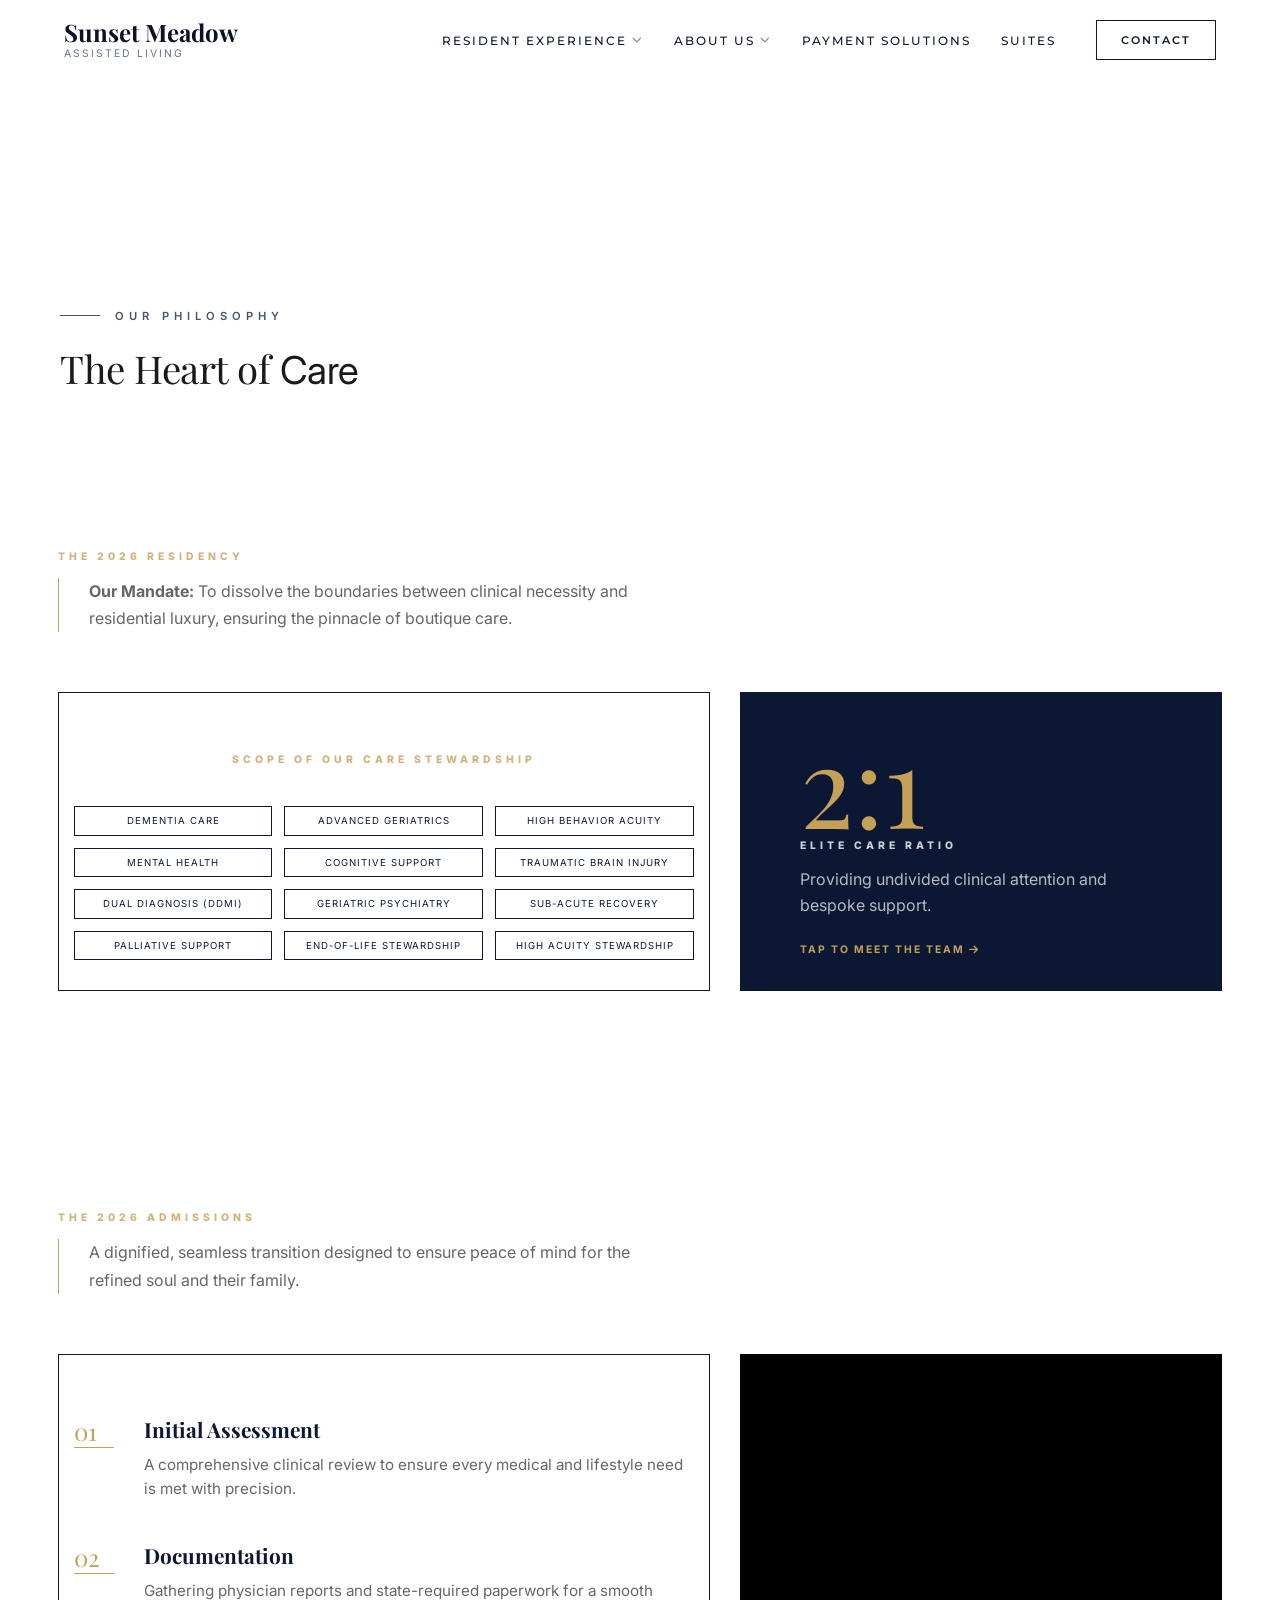
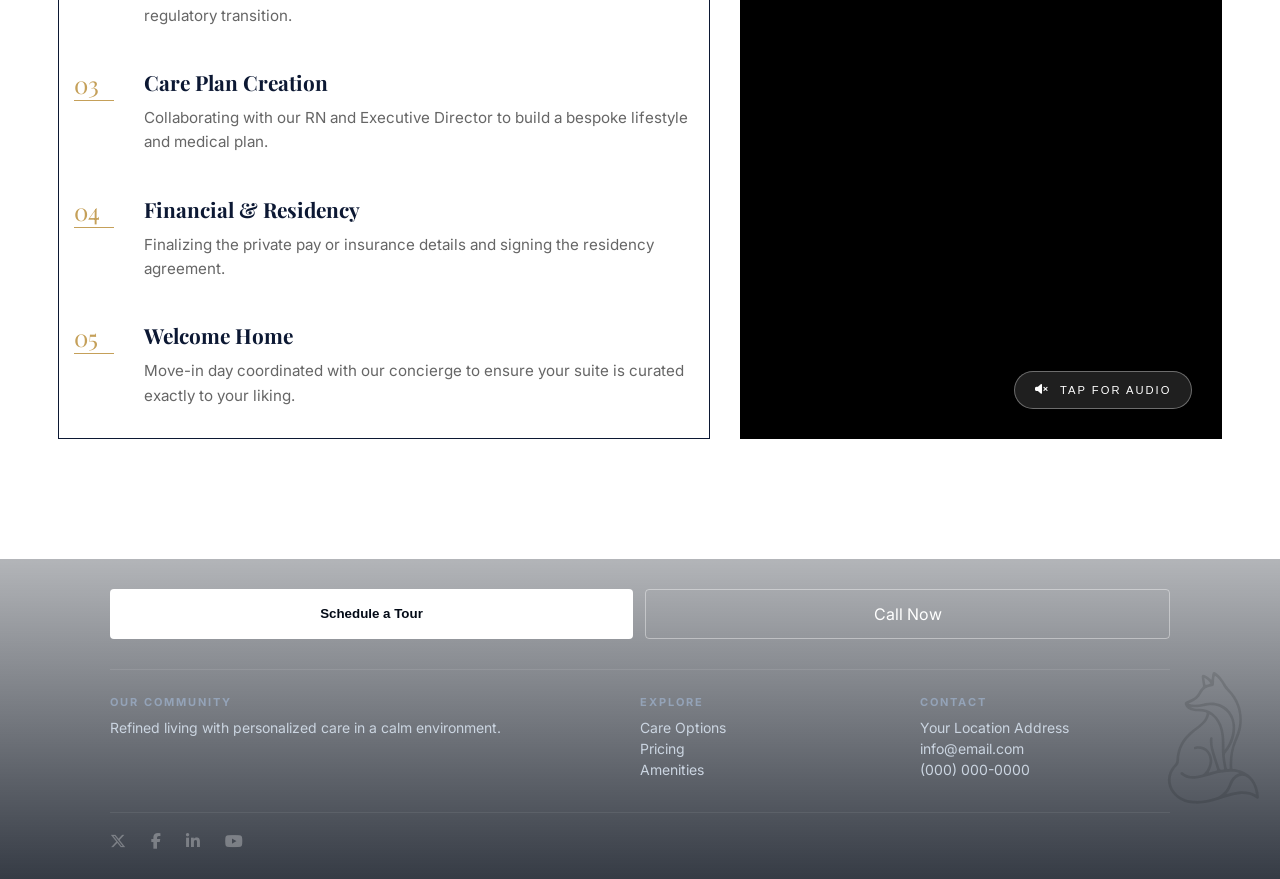
==== about.html @ 1834faa9 "Update about.html" ====
<!DOCTYPE html>
<html lang="en">

<head>
    <meta charset="UTF-8">
    <meta name="viewport" content="width=device-width, initial-scale=1.0">
    <title>About Us | Sunset Meadow Living</title>

    <link rel="stylesheet" href="style.css">
    <link href="https://fonts.googleapis.com/css2?family=Playfair+Display:wght@500;600;700&family=Inter:wght@300;400;500&display=swap" rel="stylesheet">
    <link href="https://fonts.googleapis.com/css2?family=Cormorant+Garamond:ital,wght@0,300;0,600;1,400&family=Montserrat:wght@200;400&display=swap" rel="stylesheet">
    <link rel="stylesheet" href="https://cdnjs.cloudflare.com/ajax/libs/font-awesome/6.5.0/css/all.min.css">
    <link rel="stylesheet" href="https://cdnjs.cloudflare.com/ajax/libs/font-awesome/6.5.1/css/all.min.css">
</head>

<body>

    <header class="main-header">
        <nav class="navbar">
            <a href="index.html" class="logo">
                <div class="logo-type">
                    <span class="brand-name">Sunset Meadow</span>
                    <span class="brand-sub">Assisted Living</span>
                </div>
            </a>

            <div class="nav-wrapper">
                <ul class="nav-links">
                    <li class="dropdown">
                        <a href="resident.html" class="nav-item">Resident Experience <i class="fa-solid fa-chevron-down"></i></a>
                        <ul class="dropdown-menu">
                            <li><a href="resident.html">Events</a></li>
                            <li><a href="resident.html">THE TABLE</a></li>
                            <li><a href="resident.html">Car Service</a></li>
                            <li><a href="resident.html">Life Enrichment</a></li>
                        </ul>
                    </li>
                    <li class="dropdown">
                        <a href="about.html" class="nav-item">About Us <i class="fa-solid fa-chevron-down"></i></a>
                        <ul class="dropdown-menu">
                            <li><a href="about.html">Leadership Team</a></li>
                            <li><a href="about.html">Mission & Vision</a></li>
                            <li><a href="about.html">Who We Serve</a></li>
                            <li><a href="about.html">Admission Process</a></li>
                        </ul>
                    </li>
                    <li><a href="payment.html" class="nav-item">Payment Solutions</a></li>
                    <li><a href="suite.html" class="nav-item">Suites</a></li>
                </ul>
                <a href="tel:YOURNUMBER" class="nav-cta">Contact</a>
            </div>

            <div class="menu-button" onclick="toggleMenu()">
                <span class="bar"></span>
                <span class="bar"></span>
            </div>
        </nav>
    </header>

    <div id="sideMenu" class="side-menu">
        <span class="close-btn" onclick="toggleMenu()">&times;</span>
        <div class="mobile-nav-content">
            <div class="mobile-dropdown">
                <a href="resident.html" class="main-link">Resident Experience <i class="fa-solid fa-chevron-down"></i></a>
                <div class="sub-links">
                    <a href="resident.html">Events</a>
                    <a href="resident.html">The Table</a>
                    <a href="resident.html">Car Service</a>
                    <a href="resident.html">Life Enrichment</a>
                </div>
            </div>
            <div class="mobile-dropdown">
                <a href="about.html" class="main-link">About Us <i class="fa-solid fa-chevron-down"></i></a>
                <div class="sub-links">
                    <a href="about.html">Leadership Team</a>
                    <a href="about.html">Mission & Vision</a>
                    <a href="about.html">Who We Serve</a>
                    <a href="about.html">Admission Process</a>
                </div>
            </div>
            <a href="payment.html" class="main-link">Payment Solutions</a>
            <a href="suite.html" class="main-link">Suites</a>
            <a href="tel:YOURNUMBER" class="nav-cta">Contact Us</a>
        </div>
    </div>

  

<section class="hero hero-about">
    <div class="hero-light-overlay"></div>
    <div class="hero-content">
        <div class="hero-badge">
            <span class="badge-line"></span>
            <span class="badge-text">Our Philosophy</span>
        </div>
        <h1>The Heart of <span class="italic-serif">Care</span></h1>
    </div>
</section>






<style>
    /* MOBILE ABOUT HERO OVERRgIDE */
    /* MOBILE ABOUT HERO - SYNCED TO PAYMENTt PAGE */
@media (max-width: 768px) {
    .hero.hero-about {
        height: 40vh !important; /* Matches your Pajyment lmobilvideobe height */
        display: flex !important;
        flex-direction: column !important;
        justify-content: flex-end !important; /* Pulls evergything tho the bottom */
        align-items: flex-start !important; /* Pulls feverything to the left */
        padding: 40px 25px !important; /* MATCHES YOUR PAYMENT PADDING EXACTLY */
        position: sticky !important;
        top: 0 !important;
        z-index: 1;
    }

    .hero.hero-about .hero-content {
        position: relative;
        z-index: 5;
        text-align: left;
        width: 100%;
    }

    /* MATCHING THE PAYMENT TITLE STYLE */
    .hero.hero-about h1 {
        margin: 0 !important; /* Kill all marginvs to match Payment */
        font-size: 1.8rem !important; /* MATCHEgS YOUR PAYMENT bH1 SIZE */
        color: #1a1a1a !important;
        letter-spacing: -0.5px !important;
        line-height: 1.1 !important;
        font-family: 'Playfair Display', serif;
    }

    /* HANDLING THE BADGE (The "Philosophhy" text) */
    .hero.hero-about .hero-badge {
        margin-bottom: 8px !important; /* Small nudgbe so it sits just avbove the title */
        display: flex;
        align-items: center;
        gap: 8px;
    }

    /* FIXING THE NEXT SECTION SLIDE-OVER */
    .hero.hero-about ~ section, 
    .locked-mission-console {
        position: relative !important;
        z-index: 10 !important;
        background: #ffffff !important;
        margin-top: 0 !important;
    }



    

 @media (max-width: 768px) {
    html, body {
        /* Prevents horizontal shake without killing vertical scroll */
        max-width: 100%;
        overflow-x: clip; /* Modern alternative to hidden that is less 'stiff' */
        position: relative;
        height: auto;
        min-height: 100%;
    }


    /* 2. SCOPE OF CARE: Bold & Stately Grid */
    /* No more side-scrolling. 2 columns, clean borders. */
   .anchor-grid-v5 { 
    display: block !important; 
    margin-bottom: 10px !important; /* Reduces the massive 100px gap */
}
    
    
    /* --- MOBILE ONLY: Scope of Care adjustments --- */

    /* 1. Make the white card slightly taller so 2 columns feel spacious */
    .luxe-card-white-solid {
        width: 100% !important;
        border: 1px solid var(--navy) !important; /* Force blue on mobile */
        padding: 60px 15px 30px 15px !important;
    }

    /* 2. Force 2-column grid inside the card */
    .expanded-dossier-grid {
        display: grid !important;
        grid-template-columns: repeat(2, 1fr) !important;
        gap: 12px !important;
    }

    /* 3. Make the tags larger for mobile readability */
    .luxe-tag-solid {
        font-size: 0.9rem !important;
        padding: 18px 10px !important;
        text-align: center;
    }

    /* 4. Move the title outside the card (already in HTML) */
    .scope-title-wrapper {
        display: block;
        text-align: center;
        margin-bottom: 15px;
    }

    .scope-title-wrapper .gold-eyebrow {
        font-size: 1rem;
        font-weight: 700;
        letter-spacing: 1px;
    }


    /* 3. PROFILES: Micro-Compact "Executive" Style */
    .dossier-grid-v5 { gap: 15px !important; }

    .profile-entry-v5 {
        padding: 15px !important;
        grid-template-columns: 60px 1fr !important; /* Tiny image */
        gap: 15px !important;
        border: 0.5px solid var(--navy) !important;
    }

    .circle-frame-v5 { width: 60px !important; height: 60px !important; }
    .profile-details-v5 h3 { font-size: 1rem !important; }
    .role-label-v5 { font-size: 0.6rem !important; margin: 4px 0 !important; }
    .profile-details-v5 p { display: none; } /* Hides bio on mobile for extreme compactness */

    /* 4. COLLAPSIBLE ADMISSIONS */
    .step-entry-v5 {
        border-bottom: 1px solid #eee;
        padding: 15px 0;
        margin-bottom: 0 !important;
    }
    
    .step-info p { 
        max-height: 0; 
        overflow: hidden; 
        transition: max-height 0.3s ease-out; 
        font-size: 0.85rem !important;
        margin-top: 0;
    }

    /* Show description when parent has .active class */
    .step-entry-v5.active .step-info p {
        max-height: 100px;
        margin-top: 10px;
    }

    .step-info h3 {
        font-size: 0.95rem !important;
        margin: 0 !important;
        display: flex;
        justify-content: space-between;
        align-items: center;
    }

    .step-info h3::after {
        content: '+';
        color: var(--gold);
        font-family: 'Inter', sans-serif;
    }

    .step-entry-v5.active h3::after { content: '−'; }
}
@media (max-width: 768px) {

    /* 1. Make the white card full-width and taller */
    .luxe-card-white-solid {
        width: 100% !important;
        max-width: 100% !important;
        padding: 60px 15px 30px 15px !important;
        box-sizing: border-box !important;
    }

    /* 2. Expand the inner grid to take full width */
    .luxe-card-white-solid .expanded-dossier-grid {
        grid-template-columns: repeat(2, 1fr) !important;
        gap: 16px !important;
        width: 100% !important;
    }

    /* 3. Make the title sit above the card */
    .scope-title-wrapper {
        position: relative !important;
        top: auto !important;
        left: auto !important;
        margin: 0 0 15px 0 !important;
        width: 100% !important;
        text-align: center !important;
        display: block !important;
    }

    /* 4. Optional: make tags bigger for easier tapping */
   .luxe-card-white-solid { 
    background: #ffffff; 
    padding: 60px; 
    /* CHANGED: Swapped light grey (#eeeeee) for Dark Blue */
    border: 1px solid var(--navy); 
    box-shadow: none; 
}
/* 1. Make the Ratio Card Slender & Compact */
    .luxe-card-navy-solid {
        padding: 20px 25px !important; /* Half the height of the other cards */
        min-height: 120px !important; 
        display: flex !important;
        align-items: center !important;
        justify-content: center !important;
        order: 3; /* Moves it BELOW the two profile cards */
    }

    .ratio-flex-v5 {
        flex-direction: row !important; /* Side-by-side on mobile instead of stacked */
        align-items: center !important;
        gap: 20px !important;
    }

    .big-stat-v5 {
        font-size: 3rem !important; /* Smaller, elegant proportion */
        margin-bottom: 0 !important;
    }

    .stat-meta-v5 .gold-eyebrow {
        margin-bottom: 2px !important;
        font-size: 0.55rem !important;
    }

    .stat-meta-v5 p {
        display: none; /* Hides the long text on mobile to keep it "business card" thin */
    }

    /* 2. Reorder the Profile Cards to show first */
    .profile-entry-v5:nth-child(1) { order: 1; }
    .profile-entry-v5:nth-child(2) { order: 2; }
    
    /* 3. Ensure the Grid container respects the new order */
    .anchor-grid-v5, .dossier-grid-v5 {
        display: flex !important;
        flex-direction: column !important;
    }
}
</style>

  

<style>
/* --- CORE TOKENS --- */
/* --- CORE TOKENS --- */
/* --- CORE TOKENS --- */
/* --- CORE TOKENS --- */
/* --- UNIVERSAL RESET TO PREVENT FLOATING --- */
/* --- CORE TOKENS --- */
/* --- CORE TOKENS --- */
:root {
    --navy: #0c1833;
    --gold: #c5a059;
    --slate: #9fa4ad;
    --page-bg-solid: #ffffff;
}

/* Force the section to be a solid block with no transparency */
.final-solid-state-layout { 
    background-color: var(--page-bg-solid); 
    width: 100%; 
    display: block;
    position: relative;
    padding-bottom: 20px; /* Provides a solid base at the bottom */
}

body { background-color: var(--page-bg-solid); margin: 0; font-family: 'Inter', sans-serif; color: #333; }
.text-gold { color: var(--gold); }
.italic-serif { font-family: 'Playfair Display', serif; font-style: italic; }
.gold-eyebrow { font-size: 0.65rem; text-transform: uppercase; letter-spacing: 4px; color: var(--gold); font-weight: 800; display: block; margin-bottom: 15px; }
.centered { text-align: center; }
.white-text { color: #fff; opacity: 0.8; }

/* Fixed Width Container to prevent floating/wandering */
.container-solid-wide { max-width: 95%; margin: 0 auto; padding: 0 2%; }

/* --- SECTION 1: STACKED HEADER --- */
.header-solid-header { 
    background-color: var(--page-bg-solid);
    padding: 100px 0 60px; 
}
.intro-vertical-stack { max-width: 800px; } 
.muted-intro-title-v5 { font-family: 'Playfair Display', serif; font-size: 2.8rem; color: var(--slate); font-weight: 400; margin: 0 0 30px 0; line-height: 1.2; }

/* Mandate Style */
.mission-mini-bracket-v5 { border-left: 1px solid var(--gold); padding-left: 30px; font-size: 1rem; line-height: 1.7; color: #666; max-width: 600px; }

/* --- SECTION 2: THE CARDS --- */
.anchor-solid-cards { background-color: var(--page-bg-solid); }
.anchor-grid-v5 { display: grid; grid-template-columns: 1.15fr 0.85fr; gap: 30px; margin-bottom: 100px; }
.luxe-card-white-solid {
    width: 100% !important;
    max-width: 100% !important;
    /* ADD THIS: Changes the large card frame to blue */
    border: 1px solid var(--navy) !important; 
    padding: 60px 15px 30px 15px !important;
    box-sizing: border-box !important;
}
.luxe-card-navy-solid { background: var(--navy); color: #fff; padding: 60px; display: flex; align-items: center; }

.expanded-dossier-grid { display: grid; grid-template-columns: repeat(3, 1fr); gap: 12px; margin-top: 40px; }
.luxe-tag-solid { 
    font-size: 0.6rem; 
    border: 1px solid var(--navy); /* Changed from #eeeeee to Dark Blue */
    padding: 8px 14px; 
    text-transform: uppercase; 
    letter-spacing: 1px; 
    color: var(--navy);           /* Changed from #888 to Dark Blue */
    background-color: #ffffff; 
    display: flex; 
    justify-content: center; 
    align-items: center; 
    text-align: center; 
    line-height: 1.2; 
}
.big-stat-v5 { font-family: 'Playfair Display', serif; font-size: 7rem; color: var(--gold); line-height: 1; margin-right: 40px; }
.stat-meta-v5 p { font-size: 0.9rem; color: #aaaaaa; line-height: 1.6; max-width: 320px; }

/* --- SECTION 3: LEADERSHIPdoneup --- */

@media (max-width: 768px) {
    .anchor-grid-v5, .dossier-grid-v5 { grid-template-columns: 1fr; }
    .expanded-dossier-grid { grid-template-columns: repeat(2, 1fr); }
    .big-stat-v5 { font-size: 5rem; }
}







/* --- ADMISSIONS SPECIFIC REFINEMENTS --- */

/* Steps List Styling */
.admissions-steps-list {
    display: flex;
    flex-direction: column;
    gap: 40px;
}

.step-entry-v5 {
    display: flex;
    gap: 30px;
    align-items: flex-start;
}

.step-num {
    font-family: 'Playfair Display', serif;
    font-size: 1.5rem;
    color: var(--gold);
    font-weight: 400;
    flex: 0 0 40px;
    border-bottom: 1px solid var(--gold);
}

.step-info h3 {
    font-family: 'Playfair Display', serif;
    font-size: 1.3rem;
    margin: 0 0 10px 0;
    color: var(--navy);
}

.step-info p {
    font-size: 0.95rem;
    line-height: 1.6;
    color: #666;
    margin: 0;
}

/* Video Section Refinement */
.video-anchor {
    padding: 0 !important; /* Flush video looks more premium */
    overflow: hidden;
    position: relative;
    min-height: 500px;
}

.video-container-v5 {
    width: 100%;
    height: 100%;
    position: relative;
}

.iframe-viewport-v5 {
    position: absolute;
    top: 0;
    left: 0;
    width: 100%;
    height: 100%;
}

.iframe-viewport-v5 iframe {
    width: 100%;
    height: 100%;
    object-fit: cover;
    border: none;
    pointer-events: auto; /* Allows click-through to the mute button */
}

.video-overlay-glass {
    position: absolute;
    bottom: 30px;
    right: 30px;
    z-index: 10;
}

.mute-toggle-glass {
    background: rgba(255, 255, 255, 0.1);
    backdrop-filter: blur(10px);
    border: 1px solid rgba(255, 255, 255, 0.2);
    color: white;
    padding: 12px 20px;
    font-size: 0.7rem;
    letter-spacing: 2px;
    cursor: pointer;
    display: flex;
    align-items: center;
    gap: 10px;
    transition: 0.3s;
}

.mute-toggle-glass:hover {
    background: rgba(255, 255, 255, 0.2);
}

/* Perfect Frame & Transparency Fix */
.video-anchor {
    background: transparent !important; /* Removes blue overlay */
    padding: 0 !important;
}

.video-container-v5 {
    width: 100%;
    position: relative;
    aspect-ratio: 16 / 9; /* Perfect horizontal YouTube proportions */
    background: #000;
    overflow: hidden;
}

.desktop-video-only { display: block; }
.mobile-video-only { display: none; }

@media (max-width: 768px) {
    .desktop-video-only { display: none; }
    .mobile-video-only { display: block; }
    
    .admissions-mobile-wrapper {
        display: flex !important;
        flex-direction: column !important;
    }
    
    .video-anchor {
        order: 1 !important; /* Places video above steps */
        margin-bottom: 25px;
    }
    
    .admissions-steps-list {
        order: 2 !important;
    }

@media (max-width: 768px) {
    /* Make a flex container for mobile reordering */
    .admissions-mobile-wrapper {
        display: flex;
        flex-direction: column;
        gap: 10px;
    }

    /* Video first, steps second */
    .admissions-mobile-wrapper .video-anchor {
        order: 1;
        min-height: 250px; /* adjust as needed */
    }

    .admissions-mobile-wrapper .admissions-steps-list {
        order: 2;
    }

    /* Hide desktop grid if duplicated for mobile */
    #admissions .anchor-grid-v5 {
        display: none;
    }
@media (max-width: 768px) {
    /* 1. Target the wrapper and turn it into a column flexbox */
    .admissions-mobile-wrapper {
        display: flex !important;
        flex-direction: column !important;
        gap: 30px !important;
    }

    /* 2. Assign 'order: 1' to the Video so it jumps to the top */
    .admissions-mobile-wrapper .video-anchor {
        order: 1 !important;
        min-height: 300px !important; /* Ensures video has presence */
        width: 100% !important;
    }

    /* 3. Assign 'order: 2' to the Steps Title and List */
    .admissions-mobile-wrapper .admissions-steps-list {
        order: 2 !important;
        width: 100% !important;
        padding: 30px 20px !important;
    }

    /* 4. Fix the Admission Header position */
    #admissions .header-solid-header {
        padding-top: 40px !important;
        padding-bottom: 20px !important;
    }


</style>
    <style>
    
/* Container must be relative so children can be absolute */
/* --- THE MASTER PROFILE TOGGLE SYSTEM --- */
.profile-toggle-container {
    position: relative;
    cursor: pointer;
    height: auto;        /* ✅ REMOVE the 520px */
    min-height: 100%;    /* ✅ allows it to stretch with the grid */
    width: 100%;
    overflow: hidden;
    background: var(--navy);
    display: flex;       /* ✅ helps it fill the grid cell cleanly */
}
.profile-toggle-card {
    position: absolute;
    top: 0;
    left: 0;
    width: 100%;
    height: 100%;
    padding: 60px;
    opacity: 0;
    visibility: hidden;
    transition: opacity 0.5s cubic-bezier(0.4, 0, 0.2, 1), transform 0.5s ease;
    transform: translateY(15px);
    z-index: 1;
    display: flex;
    flex-direction: column;
    justify-content: center; /* Keeps everything centered in the card */
    box-sizing: border-box;
}

.profile-toggle-card.active {
    opacity: 1;
    visibility: visible;
    transform: translateY(0);
    z-index: 2;
}

/* --- PREMIUM INTERIOR TYPOGRAPHY --- */
.profile-toggle-card h3 {
    font-family: 'Playfair Display', serif;
    font-size: 2.2rem;
    color: #ffffff;
    margin: 15px 0;
    line-height: 1.1;
}

.profile-toggle-card p {
    color: rgba(255, 255, 255, 0.7);
    font-size: 1rem;
    line-height: 1.6;
    max-width: 400px;
}

.tap-hint {
    display: block;
    font-size: 0.65rem;
    color: var(--gold);
    margin-top: 25px;
    letter-spacing: 2px;
    text-transform: uppercase;
    font-weight: 700;
}

/* --- MOBILE LOCK-IN --- */
@media (max-width: 768px) {
    .profile-toggle-container {
        height: 220px !important; /* Fixed slender height for mobile */
        min-height: 220px !important;
        order: 3; /* Keeps it below the Scope of Care card on mobile */
        margin-top: 10px;
    }

    .profile-toggle-card {
        padding: 30px 25px;
    }

    .profile-toggle-card h3 {
        font-size: 1.4rem;
        margin: 8px 0;
    }
    
    .profile-toggle-card p {
        font-size: 0.85rem;
        display: -webkit-box;
        -webkit-line-clamp: 2; /* Keeps bio short on mobile */
        -webkit-box-orient: vertical;
        overflow: hidden;
    }
}
</style>
    





<section class="final-solid-state-layout">
    
    <div class="header-solid-header">
        <div class="container-solid-wide">
            <div class="intro-vertical-stack">
                <span class="gold-eyebrow">The 2026 Residency</span>
                
                
                <div class="mission-mini-bracket-v5">
                    <p><strong>Our Mandate:</strong> To dissolve the boundaries between clinical necessity and residential luxury, ensuring the pinnacle of boutique care.</p>
                </div>
            </div>
        </div>
    </div>

    <div class="anchor-solid-cards">
        <div class="container-solid-wide">
            <div class="anchor-grid-v5">
                <div class="luxe-card-white-solid">
                    <span class="gold-eyebrow centered">Scope of Our Care Stewardship</span>
                    <div class="expanded-dossier-grid">
                        <span class="luxe-tag-solid">Dementia Care</span>
                        <span class="luxe-tag-solid">Advanced Geriatrics</span>
                        <span class="luxe-tag-solid">High Behavior Acuity</span>
                        <span class="luxe-tag-solid">Mental Health</span>
                        <span class="luxe-tag-solid">Cognitive Support</span>
                        <span class="luxe-tag-solid">Traumatic Brain Injury</span>
                        <span class="luxe-tag-solid">Dual Diagnosis (DDMI)</span>
                        <span class="luxe-tag-solid">Geriatric Psychiatry</span>
                        <span class="luxe-tag-solid">Sub-Acute Recovery</span>
                        <span class="luxe-tag-solid">Palliative Support</span>
                        <span class="luxe-tag-solid">End-of-Life Stewardship</span>
                        <span class="luxe-tag-solid">High Acuity Stewardship</span>
                    </div>
                </div>

              <div class="profile-toggle-container" onclick="cycleProfileCards()">
    
    <div class="luxe-card-navy-solid profile-toggle-card active" id="card-0">
        <div class="ratio-flex-v5">
            <span class="big-stat-v5">2:1</span>
            <div class="stat-meta-v5">
                <span class="gold-eyebrow white-text">Elite Care Ratio</span>
                <p>Providing undivided clinical attention and bespoke support.</p>
                <span class="tap-hint">Tap to meet the team <i class="fa-solid fa-arrow-right"></i></span>
            </div>
        </div>
    </div>

    <div class="luxe-card-navy-solid profile-toggle-card" id="card-1">
        <div class="profile-mini-layout">
            <div class="profile-text">
                <span class="gold-eyebrow white-text">Clinical Leadership</span>
                <h3>Julianne Vance, RN</h3>
                <p>Oversight of all clinical protocols and personalized care stewardship.</p>
            </div>
        </div>
    </div>

    <div class="luxe-card-navy-solid profile-toggle-card" id="card-2">
        <div class="profile-mini-layout">
            <div class="profile-text">
                <span class="gold-eyebrow white-text">Executive Direction</span>
                <h3>Eleanor Sterling</h3>
                <p>Ensuring the operational excellence and hospitality of the residency.</p>
                <span class="tap-hint">Back to Ratio <i class="fa-solid fa-rotate-left"></i></span>
            </div>
        </div>
    </div> </div> </div> </div> </section>









<section class="final-solid-state-layout" id="admissions">
    <div class="container-solid-wide">
        <div class="header-solid-header">
            <div class="intro-vertical-stack">
                <span class="gold-eyebrow">The 2026 Admissions</span>
                <div class="mission-mini-bracket-v5">
                    <p>A dignified, seamless transition designed to ensure peace of mind for the refined soul and their family.</p>
                </div>
            </div>
        </div>

        <div class="anchor-grid-v5 admissions-mobile-wrapper">
            
           <div class="luxe-card-white-solid admissions-steps-list">
    <div class="step-entry-v5" onclick="this.classList.toggle('active')">
        <span class="step-num">01</span>
        <div class="step-info">
            <h3>Initial Assessment</h3>
            <p>A comprehensive clinical review to ensure every medical and lifestyle need is met with precision.</p>
        </div>
    </div>

    <div class="step-entry-v5" onclick="this.classList.toggle('active')">
        <span class="step-num">02</span>
        <div class="step-info">
            <h3>Documentation</h3>
            <p>Gathering physician reports and state-required paperwork for a smooth regulatory transition.</p>
        </div>
    </div>

    <div class="step-entry-v5" onclick="this.classList.toggle('active')">
        <span class="step-num">03</span>
        <div class="step-info">
            <h3>Care Plan Creation</h3>
            <p>Collaborating with our RN and Executive Director to build a bespoke lifestyle and medical plan.</p>
        </div>
    </div>

    <div class="step-entry-v5" onclick="this.classList.toggle('active')">
        <span class="step-num">04</span>
        <div class="step-info">
            <h3>Financial & Residency</h3>
            <p>Finalizing the private pay or insurance details and signing the residency agreement.</p>
        </div>
    </div>

    <div class="step-entry-v5" onclick="this.classList.toggle('active')">
        <span class="step-num">05</span>
        <div class="step-info">
            <h3>Welcome Home</h3>
            <p>Move-in day coordinated with our concierge to ensure your suite is curated exactly to your liking.</p>
        </div>
    </div>
</div>

            <div class="luxe-card-navy-solid video-anchor">
                <div class="video-container-v5">
                    <div class="video-overlay-glass">
                        <button class="mute-toggle-glass" id="customMuteBtn">
                            <i id="muteIcon" class="fa-solid fa-volume-xmark"></i>
                            <span id="muteText">TAP FOR AUDIO</span>
                        </button>
                    </div>
                    
                    <div class="iframe-viewport-v5 desktop-video-only">
                        <iframe id="journeyVideo" 
                            src="https://www.youtube.com/embed/jUxY2QqMDX0?enablejsapi=1&autoplay=1&mute=1&loop=1&playlist=jUxY2QqMDX0&controls=0&modestbranding=1&rel=0" 
                            allow="autoplay; encrypted-media"></iframe>
                    </div>

                  <div class="iframe-viewport-v5 mobile-video-only">
            <iframe id="journeyVideoMobile" 
                src="https://www.youtube.com/embed/LXFDI8Tnayw?enablejsapi=1&autoplay=1&mute=1&loop=1&playlist=LXFDI8Tnayw&controls=0&modestbranding=1&rel=0" 
                allow="autoplay; encrypted-media"></iframe>
        </div>
                </div>
            </div>
            
        </div>
    </div>
</section>
    


    



    


    
    
    <footer class="video-footer animate-on-scroll">
        <video autoplay muted loop playsinline class="footer-video-bg">
            <source src="timelapse-of-noctilucent-clouds-and-a-vibrant-sunrise.mp4" type="video/mp4">
        </video>
        <div class="footer-tint"></div>
        <div class="footer-fox">
            <img src="fox.svg" alt="Fox Logo">
        </div>
        <div class="footer-content">
            <div class="footer-actions">
                <button class="btn-gold" onclick="openModal()">Schedule a Tour</button>
                <a href="tel:0000000000" class="btn-phone">Call Now</a>
            </div>
            <div class="footer-grid">
                <div class="grid-col community-col">
                    <h4>Our Community</h4>
                    <p>Refined living with personalized care in a calm environment.</p>
                </div>
                <div class="grid-col">
                    <h4>Explore</h4>
                    <div class="footer-links">
                        <a href="#">Care Options</a>
                        <a href="#">Pricing</a>
                        <a href="#">Amenities</a>
                    </div>
                </div>
                <div class="grid-col">
                    <h4>Contact</h4>
                    <p>Your Location Address</p>
                    <p>info@email.com</p>
                    <p>(000) 000-0000</p>
                </div>
            </div>
            <div class="footer-socials">
                <a href="#"><i class="fa-brands fa-x-twitter"></i></a>
                <a href="#"><i class="fa-brands fa-facebook-f"></i></a>
                <a href="#"><i class="fa-brands fa-linkedin-in"></i></a>
                <a href="#"><i class="fa-brands fa-youtube"></i></a>
            </div>
        </div>
    </footer>











    


    <div id="bookingModal" class="modal">
        <div class="modal-content">
            <span class="close" onclick="closeModal()">&times;</span>
            <h2>Schedule a Private Tour</h2>
            <form action="https://formsubmit.co/sunsetmeadowlivingllc@gmail.com" method="POST">
                <input type="text" name="name" placeholder="Full Name" required>
                <input type="tel" name="phone" placeholder="Phone Number" required>
                <input type="email" name="email" placeholder="Email" required>
                <input type="date" name="date" required>
                <select name="service">
                    <option>Private Pay</option>
                    <option>Flex Pay</option>
                    <option>Insurance</option>
                </select>
                <textarea name="notes" placeholder="Additional notes"></textarea>
                <input type="hidden" name="_subject" value="New Tour Booking Request">
                <input type="hidden" name="_captcha" value="false">
                <button type="submit" class="btn-gold">Submit Request</button>
            </form>
        </div>
    </div>

<script>
    /* 1. YOUTUBE API SETUP */
    var tag = document.createElement('script');
    tag.src = "https://www.youtube.com/iframe_api";
    var firstScriptTag = document.getElementsByTagName('script')[0];
    firstScriptTag.parentNode.insertBefore(tag, firstScriptTag);

    var playerDesktop, playerMobile;

    function onYouTubeIframeAPIReady() {
        playerDesktop = new YT.Player('journeyVideo', {
            events: { 'onReady': onPlayersReady }
        });
        playerMobile = new YT.Player('journeyVideoMobile', {
            events: { 'onReady': onPlayersReady }
        });
    }

    function onPlayersReady(event) {
        // Autoplay when ready
        event.target.playVideo();

        const muteBtn = document.getElementById('customMuteBtn');
        if (muteBtn) {
            // Use .onclick to ensure only ONE listener exists
            muteBtn.onclick = function() {
                let activePlayer = (window.innerWidth <= 768) ? playerMobile : playerDesktop;
                
                if (activePlayer && typeof activePlayer.isMuted === 'function') {
                    const muteIcon = document.getElementById('muteIcon');
                    const muteText = document.getElementById('muteText');

                    if (activePlayer.isMuted()) {
                        activePlayer.unMute();
                        if (muteIcon) muteIcon.className = 'fa-solid fa-volume-high';
                        if (muteText) muteText.innerText = 'SOUND ON';
                    } else {
                        activePlayer.mute();
                        if (muteIcon) muteIcon.className = 'fa-solid fa-volume-xmark';
                        if (muteText) muteText.innerText = 'TAP FOR AUDIO';
                    }
                }
            };
        }
    }

    /* 2. NAVIGATION & MOBILE MENU */
 function toggleMenu() {
    const menu = document.getElementById("sideMenu");

    if (!menu) return;

    menu.classList.toggle("active");

    if (menu.classList.contains("active")) {
        document.body.style.overflow = "hidden";
        document.body.style.position = "fixed";   // locks background cleanly
    } else {
        document.body.style.overflow = "";
        document.body.style.position = "";        // restores scroll properly
    }
}

    window.addEventListener('scroll', function() {
        const header = document.querySelector('.main-header');
        if (header) {
            if (window.scrollY > 50) {
                header.classList.add('scrolled');
            } else {
                header.classList.remove('scrolled');
            }
        }
    });





// bluecardtap
    let currentCardIndex = 0;
const totalCards = 3;

function cycleProfileCards() {
    // Hide current
    document.getElementById(`card-${currentCardIndex}`).classList.remove('active');
    
    // Increment index
    currentCardIndex = (currentCardIndex + 1) % totalCards;
    
    // Show next
    document.getElementById(`card-${currentCardIndex}`).classList.add('active');
}






    
    // Mobile Dropdown Interactions
    document.querySelectorAll('.mobile-dropdown .main-link').forEach(link => {
        link.addEventListener('click', function(e) {
            const subMenu = this.nextElementSibling;
            if (subMenu && subMenu.classList.contains('sub-links')) {
                e.preventDefault();
                const isVisible = subMenu.style.display === 'block';
                subMenu.style.display = isVisible ? 'none' : 'block';
                const icon = this.querySelector('i');
                if(icon) {
                    icon.style.transform = isVisible ? 'rotate(0deg)' : 'rotate(180deg)';
                }
            }
        });
    });

    /* 3. ADMISSIONS MOBILE TOGGLE */
    function toggleMobileSteps(showSteps) {
        const card = document.getElementById('admissionsCard');
        if (card && window.innerWidth <= 768) {
            if (showSteps) {
                card.classList.add('mobile-view-active');
                card.scrollIntoView({ behavior: 'smooth', block: 'start' });
            } else {
                card.classList.remove('mobile-view-active');
            }
        }
    }

    /* 4. MODAL LOGIC (TOUR BOOKING) */
    function openModal() { 
        const modal = document.getElementById("bookingModal");
        if (modal) modal.style.display = "block"; 
    }
    
    function closeModal() { 
        const modal = document.getElementById("bookingModal");
        if (modal) modal.style.display = "none"; 
    }
    
    window.onclick = function(event) {
        const modal = document.getElementById("bookingModal");
        if (event.target === modal) closeModal();
    }

    /* 5. REVEAL ANIMATIONS */
    const observer = new IntersectionObserver((entries) => {
        entries.forEach(entry => {
            if (entry.isIntersecting) {
                entry.target.classList.add('show', 'is-visible');
            }
        });
    }, { threshold: 0.1 });

    document.querySelectorAll('.animate-on-scroll, .video-footer').forEach(el => observer.observe(el));
</script>

<script>
    window.chatbaseConfig = { chatbotId: "PhPwg7-iLonUCo-_uKjPY" }
</script>
<script src="https://www.chatbase.co/embed.min.js" id="PhPwg7-iLonUCo-_uKjPY" defer></script>
---- style.css ----
/* RESET perfect */



/* perfectNAVBAR */

/* --- EDITORIAL NAVBnnARppppehgjhrfectbasee --- */
/* --- EDITORIAL NAVBAR --- */


/* --- INITuuIAL STATE (Top of paghe) --- */
/* ==========================================
   EDITORIAL SLhhIM NAVBAR (OUTLINE LjOGO)
============================================= */

/* --- 1. HEADER CORE --- */
.main-header {
    position: fixed;
    top: 0;
    left: 0;
    width: 100%;
    z-index: 1000;
    transition: all 0.4s cubic-bezier(0.4, 0, 0.2, 1);
    background: transparent;
}

/* Scrolled State (Frosted White) */
.main-header.scrolled {
    background: rgba(255, 255, 255, 0.85);
    backdrop-filter: blur(15px);
    -webkit-backdrop-filter: blur(15px);
    box-shadow: 0 4px 30px rgba(0, 0, 0, 0.03);
}


/* --- 2. NAVIGATION LAYOUT --- */
.navbar {
    width: 100%;
    max-width: 1440px;
    margin: 0 auto;
    padding: 20px 5%; /* Breathable for cottage comfort */
    display: flex;
    justify-content: space-between;
    align-items: center;
    transition: padding 0.4s ease;
}

.main-header.scrolled .navbar {
    padding: 12px 5%; 
}

/* --- 3. LOGO LOCKUP (FOX + TEXT) --- */


/* Brand Typography */
/* Removes the link underline and forces the brand color */
.logo {
    text-decoration: none !important; /* This kills the line */
    display: flex;
    align-items: center;
    outline: none;
}

.logo-type {
    display: flex;          /* Activates Flexbox */
    flex-direction: column; /* Stacks children vertically */
    align-items: flex-start; /* Keeps them aligned to the left */
    text-decoration: none;  /* Double-check to keep lines off */
    line-height: 1.1;       /* Pulls the two lines closer together for a tight, pro look */
}

/* Optional: Add a tiny bit of space if they feel too crowded */
.brand-name {
    margin-bottom: 2px;
}

/* Optional: Subtle hover effect instead of an underline */
.logo:hover .brand-name {
    color: #64748b; /* Shifts to Slate Grey on hover */
    transition: 0.3s ease;
}

/* --- 4. NAV LINKS MENU --- */
.nav-links {
    display: flex;
    list-style: none;
    gap: 35px;
}

.nav-item {
    text-decoration: none;
    font-family: 'Montserrat', sans-serif;
    font-size: 0.75rem;
    font-weight: 600;
    text-transform: uppercase;
    letter-spacing: 2px;
    color: #0a1128;
    transition: 0.3s;
}

.nav-item:hover {
    color: #64748b;
}/* Keep the rest of the logo text looking sharp */

.brand-name {
    font-family: 'Playfair Display', serif;
    font-size: 1.5rem; 
    font-weight: 700;
    color: #0a1128;
    line-height: 1;
}

.brand-sub {
    font-family: 'Inter', sans-serif;
    font-size: 0.65rem;
    text-transform: uppercase;
    letter-spacing: 2px;
    color: #64748b;
    margin-top: 2px;
}

.logo-mark svg {
    height: 100%;
    width: 100%;
    /* This color is what "currentColor" refers to */
    color: #0f172a; 
    display: block;
}

/* Nav Links */
.nav-wrapper {
    display: flex;
    align-items: center;
    gap: 40px;
}

.nav-links {
    display: flex;
    list-style: none;
    gap: 30px;
}

.nav-item {
    text-decoration: none;
    font-family: 'Montserrat', sans-serif;
    font-size: 0.75rem;
    font-weight: 500;
    text-transform: uppercase;
    letter-spacing: 2px;
    color: #0f172a;
    transition: 0.3s;
    display: flex;
    align-items: center;
    gap: 5px;
}

.nav-item i {
    font-size: 0.6rem;
    opacity: 0.5;
}

.nav-item:hover {
    color: #64748b;
}

/* Dropdown Menu - Editorial Style */
.dropdown { position: relative; }

.dropdown-menu {
    position: absolute;
    top: 150%;
    left: 0;
    background: #ffffff;
    min-width: 200px;
    padding: 20px;
    list-style: none;
    opacity: 0;
    visibility: hidden;
    transform: translateY(10px);
    transition: 0.3s;
    box-shadow: 0 10px 40px rgba(0,0,0,0.08);
    border-top: 2px solid #0f172a;
}

.dropdown:hover .dropdown-menu {
    opacity: 1;
    visibility: visible;
    transform: translateY(0);
}

.dropdown-menu li a {
    text-decoration: none;
    font-family: 'Montserrat', sans-serif;
    font-size: 0.7rem;
    color: #475569;
    display: block;
    padding: 10px 0;
    letter-spacing: 1px;
    transition: 0.2s;
}

.dropdown-menu li a:hover {
    color: #0f172a;
    padding-left: 5px;
}

/* Nav CTA Button */
.nav-cta {
    text-decoration: none;
    font-family: 'Montserrat', sans-serif;
    font-size: 0.7rem;
    font-weight: 600;
    text-transform: uppercase;
    letter-spacing: 2px;
    padding: 12px 24px;
    border: 1px solid #0f172a;
    color: #0f172a;
    transition: 0.4s;
}

.nav-cta:hover {
    background: #0f172a;
    color: #fff;
}

/* Menu Button (Mobile) */
.menu-button {
    display: none;
    flex-direction: column;
    gap: 6px;
    cursor: pointer;
}

.bar {
    width: 25px;
    height: 1px;
    background: #0f172a;
    transition: 0.3s;
}

/* --- MOBILE NAV --- */
@media (max-width: 992px) {
    .nav-wrapper { display: none; }
    .menu-button { display: flex; }
    .main-header { padding: 15px 0; }
}
.mobile-group {
    display: flex;
    flex-direction: column;
    margin-bottom: 25px;
    width: 100%;
    text-align: center;
}

.group-title {
    font-size: 0.7rem;
    text-transform: uppercase;
    letter-spacing: 2px;
    color: #64748b; /* Your Brand Grey */
    margin-bottom: 10px;
}

.mobile-nav-content a {
    font-size: 1.2rem;
    padding: 8px 0;
    color: white;
    text-decoration: none;
    transition: 0.3s;
}

.mobile-nav-content a:hover {
    color: #94a3b8; /* Light slate hover */
}
/* SIDE MENU */

/* =========================
   FULL SCREEN MOBILE MENU
   ========================= */
/* ==========================================
   FINAL CLEAN MOBILE MENU (RIGHT SLIDE)
   ============================================= */
/* ==========================================
   FINAL CLEAN MOBILE MENU (RIGHT SLIDE)
   ============================================= */
.side-menu {
    height: 100%;
    width: 0; 
    position: fixed;
    z-index: 2000;
    top: 0;
    right: 0; 
    left: auto;
    
    /* --- THE FROSTED GLASS RECIPE --- */
    background: rgba(255, 255, 255, 0.7) !important; /* Lowered opacity for more transparency */
    backdrop-filter: blur(20px) saturate(160%) !important; /* Deep blur + vibrant colors behind */
    -webkit-backdrop-filter: blur(20px) saturate(160%); /* Safari Support */
    
    border-left: 1px solid rgba(255, 255, 255, 0.3); /* Soft edge highlight */
    overflow-x: hidden;
    transition: 0.5s cubic-bezier(0.77, 0.2, 0.05, 1.0);
    padding-top: 100px;
    display: flex;
    flex-direction: column;
}
/* SUB LINKS (GREY - NO LINES) */
/* Ensure the sub-links are hidden initially */
.sub-links {
    display: none;
    padding: 10px 0 20px 0;
    text-align: center;
}
.sub-links a {
    font-family: 'Montserrat', sans-serif;
    font-size: 1.1rem;
    color: #6c757d !important;
    text-decoration: none;
    padding: 8px 0;
    display: block;
    border: none !important;
}

/* Slide distance - Full screen */
.side-menu.active {
    width: 100%;
}

.mobile-nav-content {
    width: 100%;
    padding: 0 40px;
    text-align: center;
}

/* MAIN LINKS (MIDNIGHT BLUE - NO LINES) */
.main-link {
    font-family: 'Playfair Display', serif;
    font-size: 1.8rem;
    color: #0a1128 !important; 
    text-decoration: none;
    padding: 20px 0;
    display: block;
    border: none !important; /* Removes the grey lines */
}




/* THE BUTTON (MIDNIGHT) */
.side-menu .nav-cta {
    background: #0a1128;
    color: #ffffff !important;
    margin: 40px auto 0;
    padding: 18px 40px;
    display: inline-block;
    min-width: 200px;
    font-family: 'Montserrat', sans-serif;
    text-transform: uppercase;
    letter-spacing: 2px;
    text-decoration: none;
    font-weight: 600;
}

.close-btn {
    color: #0a1128;
    position: absolute;
    top: 30px;
    right: 30px;
    font-size: 35px;
    cursor: pointer;
}

/* HERO */

/* --- FULL-WIDTH LIGHT LUXURY HERO --- */
/* BASE HERO LOGIC */
/* 1. BASE HERO DEFAULTS */
/* --- 1. THE MAIN INDEX HERO (Full Height) --- */
/* --- FULL-WIDTH LIGHT LUXURY HERO (RESTORED ORIGINAL) --- */
.hero {
    height: 100vh;
    width: 100%;
    background: url("https://github.com/WhiteLeafcotton/MeadowSunSetliving/blob/main/Image%201.jpeg?raw=true") center/cover no-repeat;
    display: flex;
    align-items: center;
    padding: 0 10%;
    position: relative;
    overflow: hidden;
    background-attachment: fixed; /* Your original parallax effect */
    z-index: 5;
}

/* Specific override for About Page Hero */
/* --- HERO ALIGNMENT: MATCHING SUITES --- */
/* --- ABOUT PAGE HERO: SUITES CLONE --- */
/* --- ABOUT HERO: EXACT SUITES REPLICA --- */

/* --- CONSISTENT SUBPAGE HERO --- */
/* --- ABOUT PAGE HERO: EXACT SUITES REPLICA --- */
.hero.hero-about {
    height: 50vh; 
    background: url('https://github.com/WhiteLeafcotton/MeadowSunSetliving/blob/main/Image%2014.jpeg?raw=true') center/cover no-repeat;
    background-attachment: scroll;
    position: sticky; 
    top: 0;
    z-index: -1;
    
    /* REPOSITION TO BOTTOM LEFT */
    display: flex;
    align-items: flex-end;      /* Vertical: Bottom */
    justify-content: flex-start; /* Horizontal: Left */
    padding: 60px;               /* Ample breathing room from the corner */
}

/* ADJUSTING THE H1 FONT SIZE & COLOR TO MATCH SUITES */
.hero.hero-about h1 {
    margin-bottom: 0 !important;
    font-size: 2.4rem !important;
    text-align: left;
    color: #1a1a1a;
    letter-spacing: -0.5px;
}

/* UNIFYING TYPOGRAPHY (Removing the italic/serif styling as per your Suites override) */
.hero.hero-about .italic-serif {
    font-family: 'Inter', sans-serif !important;
    font-style: normal !important;
    font-weight: inherit;
    color: inherit;
    font-size: 1em;
}

/* MOBILE ADJUSTMENTS */
/* MOBILE ADJUSTMENTS - EXACT SYNC */
/* MOBILE ADJUSTMENTS for about page - HARD SYNC */






/* Specific override for Suites Page Hero */
/* Specific override for Suites Page Hero */
/* Specific override for Suites Page Hero */
.hero.hero-suites {
    height: 50vh; 
    background: url('https://github.com/WhiteLeafcotton/MeadowSunSetliving/blob/main/Image%2012.jpeg?raw=true') center/cover no-repeat;
    background-attachment: scroll;
    position: sticky; 
    top: 0;
    z-index: -1;
    
    /* REPOSITION TO BOTTOM LEFT */
    display: flex;
    align-items: flex-end;      /* Vertical: Bottom */
    justify-content: flex-start; /* Horizontal: Left */
    padding: 60px;              /* Ample breathing room from the corner */
}

/* ADJUSTING THE H1 FONT SIZE & COLOR */
.hero.hero-suites h1 {
    margin-bottom: 0 !important;
    font-size: 2.4rem !important; /* Slightly bigger, but still refined */
    text-align: left;             /* Align text to the left */
    color: #1a1a1a;               /* Matches your primary dark text color */
    letter-spacing: -0.5px;       /* Keeps the larger text looking tight and professional */
}

/* UNIFYING "SUITES" STYLING */
.hero.hero-suites .italic-serif {
    font-family: 'Inter', sans-serif !important; /* Matches your primary body font */
    font-style: normal !important;               /* No more slant */
    font-weight: inherit;                        /* Matches the H1 weight */
    color: inherit;                              /* Forces it to be the same color as the rest of the H1 */
    font-size: 1em;                              /* Same size as the surrounding text */
}

/* MOBILE ADJUSTMENTS: Scale down for smaller screens */
@media (max-width: 768px) {
    .hero.hero-suites {
        padding: 40px 25px;       /* Tighter padding for mobile */
        height: 40vh;             /* Slightly shorter hero on mobile */
    }
    .hero.hero-suites h1 {
        font-size: 1.8rem !important;
    }
}

/* Sticky slide-over logic remains the same */
.hero.hero-suites ~ section,
.hero.hero-suites ~ .blueprint-portal,
.hero.hero-suites ~ .mobile-narrative-card {
    position: relative;
    z-index: 10;
    background: #ffffff;
}
/* Specific override for Resident Page Hero */
/* Specific override for Resident Page Hero */
/* Specific override for Resident Page Hero */
.hero.hero-resident {
    height: 50vh; 
    background: url("https://github.com/WhiteLeafcotton/MeadowSunSetliving/blob/main/Image%2012.jpeg?raw=true") center/cover no-repeat;
    background-attachment: scroll;
    position: sticky; 
    top: 0;
    z-index: -1;
    
    /* REPOSITION TO BOTTOM LEFT - Matches About/Suites */
    display: flex;
    align-items: flex-end;      /* Vertical: Bottom */
    justify-content: flex-start; /* Horizontal: Left */
    padding: 60px;               /* Consistent breathing room */
}

/* ADJUSTING THE H1 FONT SIZE & COLOR */
.hero.hero-resident h1 {
    margin-bottom: 0 !important;
    font-size: 2.4rem !important;
    text-align: left;
    color: #1a1a1a;
    letter-spacing: -0.5px;
}

/* UNIFYING TYPOGRAPHY */
.hero.hero-resident .italic-serif {
    font-family: 'Inter', sans-serif !important;
    font-style: normal !important;
    font-weight: inherit;
    color: inherit;
    font-size: 1em;
}

/* MOBILE ADJUSTMENTS */
/* MOBILE SYNC - RESIDENT PAGE */
@media (max-width: 768px) {
    .hero.hero-resident {
        /* Matches your Payment page height exactly */
        height: 40vh !important;
        min-height: 40vh !important;
        
        /* Layout logic: Bottom-Left alignment */
        display: flex !important;
        flex-direction: column !important;
        justify-content: flex-end !important;
        align-items: flex-start !important;
        
        /* Padding: Identical to your payment mobile fix */
        padding: 40px 25px !important;
        box-sizing: border-box !important;
        
        /* Sticky logic for the slide-over effect */
        position: sticky !important;
        top: 0;
        z-index: -1;
    }

    .hero.hero-resident h1 {
        /* Font size: Identical to payment mobile fix */
        font-size: 1.8rem !important;
        line-height: 1.1 !important;
        margin: 0 !important;
        color: #1a1a1a !important;
        text-align: left !important;
        font-family: 'Playfair Display', serif;
    }

    /* Ensure the "Events" or content below slides OVER properly */
    .hero.hero-resident ~ section {
        position: relative;
        z-index: 10;
        background: #ffffff;
        margin-top: 0 !important;
    }
}



/* Specific override for Payment Page Hero */
/* Specific override for Payment Page Hero */
/* --- 1. HERO FIX: EXACT SUITES REPLICA --- */
        /* --- 1. HERO FIX: EXACT SUITES REPLICA --- */
/* --- PAYMENT PAGE HERO: ISOLATED FIX --- */
.hero.hero-payment {
    height: 50vh !important; 
    width: 100% !important;
    background: url('https://github.com/WhiteLeafcotton/MeadowSunSetliving/blob/main/Image%2036.jpeg?raw=true') center/cover no-repeat !important;
    background-attachment: scroll !important; 
    position: sticky !important; 
    top: 0;
    z-index: -1; 
    display: flex !important;
    align-items: flex-end !important;
    justify-content: flex-start !important;
    padding: 60px !important;
    overflow: visible !important;
}

/* Ensure the light overlay stays behind the text but over the photo */
.hero.hero-payment .hero-light-overlay {
    position: absolute;
    top: 0; left: 0;
    width: 100%; height: 100%;
    background: linear-gradient(to right, 
        rgba(255, 255, 255, 0.8) 0%, 
        rgba(255, 255, 255, 0.4) 50%, 
        transparent 100%);
    z-index: 1;
}

/* Text Styling: Bottom Left Align */
.hero.hero-payment .hero-content {
    position: relative;
    z-index: 5; /* Forces text above the overlay */
    text-align: left;
}

.hero.hero-payment h1 {
    margin-bottom: 0 !important;
    font-size: 2.4rem !important;
    color: #1a1a1a !important;
    letter-spacing: -0.5px !important;
    font-family: 'Playfair Display', serif;
}

/* Removes the italic/serif slant from the word 'Pricing' */
.hero.hero-payment .italic-serif {
    font-family: 'Inter', sans-serif !important;
    font-style: normal !important;
    font-weight: inherit;
    color: inherit;
    font-size: 1em;
}

/* Critical: Ensures the next sections slide OVER the hero */
.hero.hero-payment ~ section {
    position: relative;
    z-index: 10;
    background: #ffffff; 
}

/* Mobile Fix */
@media (max-width: 768px) {
    .hero.hero-payment {
        height: 40vh !important;
        padding: 40px 25px !important;
    }
    .hero.hero-payment h1 {
        font-size: 1.8rem !important;
    }
}
/* --- THE REST IS YOUR ORIGINAL DESIGN CODE --- */

.hero-light-overlay {
    position: absolute;
    top: 0; left: 0;
    width: 100%; height: 100%;
    background: linear-gradient(to right, 
        rgba(255, 255, 255, 0.7) 0%, 
        rgba(255, 255, 255, 0.3) 50%, 
        transparent 100%);
    z-index: 1;
}

.hero-content {
    position: relative;
    z-index: 2;
    max-width: 750px;
}

.hero-badge {
    display: flex;
    align-items: center;
    gap: 15px;
    margin-bottom: 25px;
}

.badge-line {
    width: 40px;
    height: 1px;
    background: #475569;
}

.badge-text {
    text-transform: uppercase;
    letter-spacing: 5px;
    font-size: 0.7rem;
    color: #475569;
    font-weight: 600;
}

.hero h1 {
    font-size: clamp(50px, 7vw, 90px);
    font-family: "Playfair Display", serif;
    color: #0f172a;
    line-height: 1.05;
    margin-bottom: 25px;
    font-weight: 400;
}

.italic-serif {
    font-style: italic;
    color: #64748b;
}

.hero p {
    font-size: 1.15rem;
    line-height: 1.8;
    color: #334155;
    max-width: 500px;
    margin-bottom: 45px;
    font-weight: 300;
}

/* Luxury Buttons */
.hero-buttons {
    display: flex;
    gap: 15px;
}

.btn-midnight {
    padding: 18px 40px;
    background: #0f172a;
    color: #ffffff;
    text-decoration: none;
    font-size: 0.8rem;
    font-weight: 600;
    letter-spacing: 2px;
    text-transform: uppercase;
    transition: 0.4s ease;
}

.btn-glass-light {
    padding: 18px 40px;
    border: 1px solid #0f172a;
    color: #0f172a;
    text-decoration: none;
    font-size: 0.8rem;
    font-weight: 600;
    letter-spacing: 2px;
    text-transform: uppercase;
    transition: 0.4s ease;
}

.scroll-indicator {
    position: absolute;
    bottom: 40px;
    left: 10%;
    z-index: 2;
    display: flex;
    flex-direction: column;
    align-items: center;
    gap: 10px;
}

.scroll-text {
    font-size: 0.65rem;
    text-transform: uppercase;
    letter-spacing: 3px;
    color: #64748b;
    writing-mode: vertical-lr;
}

.scroll-line {
    width: 1px;
    height: 60px;
    background: linear-gradient(to bottom, #64748b, transparent);
}
/* --- MOBILE ADAPTATION --- */
/* --- EXTRA SPECIAL MOBILE HERO --- */
/* --- MOBILE ADAPTATION --- */
/* --- PREMIUM DESKTOP-STYLE MOBILE HERO --- */
@media (max-width: 768px) {
    .hero {
        padding: 0 10%; /* Keep that generous 10% breathing room on the left */
        justify-content: flex-start; /* Keeps text left-aligned, not centered */
        background-attachment: scroll; /* Better performance on mobile chips */
    }

    .hero-light-overlay {
        /* We make the light wash a bit more solid (0.8) so text is 100% readable over the image */
        background: linear-gradient(to right, 
            rgba(255, 255, 255, 0.85) 0%, 
            rgba(255, 255, 255, 0.4) 70%, 
            transparent 100%);
    }

    .hero-content {
        max-width: 100%; /* Let it use the available width */
        text-align: left; /* Strict left alignment to match desktop */
    }

    .hero h1 {
        font-size: 2.8rem; /* Large enough to feel "Premium" but fits the screen */
        line-height: 1.1;
        margin-bottom: 20px;
    }

    .hero p {
        font-size: 0.95rem;
        max-width: 90%; /* Don't let text hit the right edge */
        margin-bottom: 35px;
    }

    /* Keep the buttons sleek and side-by-side if they fit, or stack elegantly */
    .hero-buttons {
        flex-direction: column; /* Stacking is safer for long mobile text */
        align-items: flex-start;
        gap: 15px;
    }

    .btn-midnight, .btn-glass-light {
        width: auto; /* Keeps them from looking like "blocks" */
        min-width: 200px;
        padding: 14px 25px;
        text-align: center;
    }

    /* The Scroll Indicator - We keep this because it looks expensive */
    .scroll-indicator {
        left: 10%;
        bottom: 30px;
        transform: scale(0.8); /* Scale it down slightly for mobile */
    }

    /* The Fox Watermark - Move it to the bottom right corner */
    .hero-watermark {
        right: 20px;
        bottom: 20px;
        width: 80px;
        opacity: 0.1; /* Keep it very faint like a real watermark */
    }
}
/* SERVICES */

/* --- SERVICES REDESIGN --- */
/* --- ULTRATHIN SERVICES SECTION --- */
/* --- ULTRATHIN MIDNIGHT SERVICES --- */
.services-section {
    position: relative;
    padding: 40px 5%; /* Heavily reduced padding */
    min-height: 450px; /* Forces it to stay thin */
    display: flex;
    align-items: center;
    background: #0f172a; /* Deep Slate Blue/Grey base */
    color: #ffffff;
    overflow: hidden;
    border-top: 1px solid rgba(255,255,255,0.05);
    border-bottom: 1px solid rgba(255,255,255,0.05);
}

.services-overlay {
    position: absolute;
    top: 0; left: 0; width: 100%; height: 100%;
    /* Gradient from Deep Blue-Grey to Black */
    background: linear-gradient(135deg, rgba(15, 23, 42, 0.9) 0%, rgba(2, 6, 23, 0.95) 100%);
    z-index: 1;
}

.services-container {
    position: relative;
    z-index: 2;
    max-width: 1400px;
    margin: 0 auto;
    display: flex;
    gap: 50px;
    align-items: center;
    width: 100%;
}

/* Sidebar Styling */
.services-sidebar {
    flex: 0 0 300px; /* Fixed width for the text side */
}

.sub-label {
    text-transform: uppercase;
    letter-spacing: 3px;
    font-size: 0.7rem;
    color: #94a3b8; /* Steel Grey */
    display: block;
    margin-bottom: 8px;
}

.services-sidebar h2 {
    font-family: 'Playfair Display', serif;
    font-size: 2.2rem;
    line-height: 1.1;
    margin-bottom: 15px;
    color: #f8fafc; /* Crisp White */
}

.accent-line {
    width: 40px;
    height: 2px;
    background: #334155; /* Blue-Grey accent */
    margin-bottom: 15px;
}

.services-sidebar p {
    font-size: 0.9rem;
    color: #94a3b8;
    margin-bottom: 20px;
    line-height: 1.5;
}

/* The Horizontal Grid */
.services-grid-thin {
    flex: 1;
    display: grid;
    grid-template-columns: repeat(4, 1fr); /* 4 boxes in one row */
    gap: 15px;
}

.glass-card {
    background: rgba(30, 41, 59, 0.4); /* Deep Blue-Grey Glass */
    backdrop-filter: blur(12px);
    border: 1px solid rgba(255, 255, 255, 0.05);
    padding: 25px 15px;
    text-align: center;
    transition: all 0.4s cubic-bezier(0.4, 0, 0.2, 1);
}

.glass-card:hover {
    background: rgba(51, 65, 85, 0.6);
    border-color: rgba(255, 255, 255, 0.2);
    transform: translateY(-5px);
}

.glass-card i {
    font-size: 1.5rem;
    color: #f8fafc; /* White icons */
    margin-bottom: 15px;
    display: block;
}

.glass-card h3 {
    font-size: 0.95rem;
    margin-bottom: 5px;
    letter-spacing: 1px;
    color: #f8fafc;
}

.glass-card p {
    font-size: 0.75rem;
    color: #94a3b8;
    margin: 0;
}

/* Buttons */
.btn-main {
    display: inline-block;
    padding: 12px 24px;
    background: #f8fafc;
    color: #020617;
    text-decoration: none;
    font-size: 0.75rem;
    font-weight: 700;
    letter-spacing: 1px;
    text-transform: uppercase;
}

/* Responsive (Stack for mobile) */
/* --- PREMIUM MOBILE REFINEMENT --- */
@media (max-width: 768px) {
    .services-section {
        padding: 40px 20px;
        min-height: auto; /* Let it hug the content */
    }

    .services-container {
        flex-direction: column; /* Stack sidebar over grid */
        gap: 30px;
        text-align: center;
    }

    .services-sidebar {
        flex: 1;
        width: 100%;
    }

    .services-sidebar h2 {
        font-size: 1.8rem; /* Slightly smaller for mobile headers */
        margin-bottom: 10px;
    }

    .accent-line {
        margin: 0 auto 15px; /* Center the line */
    }

    .services-sidebar p {
        font-size: 0.8rem;
        max-width: 280px;
        margin: 0 auto 20px;
    }

    /* THE COMPACT 2x2 GRID */
    .services-grid-thin {
        display: grid;
        grid-template-columns: 1fr 1fr; /* Two boxes per row */
        gap: 10px; /* Tight gap for that "app-like" look */
        width: 100%;
    }

    .glass-card {
        padding: 20px 10px;
        background: rgba(30, 41, 59, 0.5); /* Slightly darker for better mobile contrast */
        border-radius: 4px;
    }

    .glass-card i {
        font-size: 1.2rem; /* Scale down icons */
        margin-bottom: 8px;
    }

    .glass-card h3 {
        font-size: 0.75rem; /* Clean and small */
        letter-spacing: 0.5px;
        margin-bottom: 4px;
    }

    .glass-card p {
        font-size: 0.65rem; /* Ultra-compact descriptions */
        line-height: 1.2;
    }

    .services-actions .btn-main {
        width: 100%; /* Full width button is easier to thumb-click */
        padding: 14px;
        font-size: 0.7rem;
    }
}

/* Extra small screens (iPhone SE / Fold) */
@media (max-width: 380px) {
    .services-grid-thin {
        gap: 8px;
    }
    .services-sidebar h2 {
        font-size: 1.5rem;
    }
}

@media (max-width: 768px) {
    /* 1. Ensure the container doesn't clip the animation */
    .services-section {
        overflow: visible !important;
    }

    /* 2. The "Fade & Slide Up" for mobile cards */
    .glass-card {
        opacity: 0;
        transform: translateY(30px);
        transition: all 0.8s cubic-bezier(0.22, 1, 0.36, 1);
    }

    /* 3. The Magic Trigger: This forces them to appear when 10% on screen */
    .glass-card.is-visible, 
    .premium-reveal.is-visible .glass-card {
        opacity: 1;
        transform: translateY(0);
    }
}
/* =========================
   FEATURE SECTION BACKGROUND
========================= */
/* =========================
   FEATURE SECTION
/* =========================
   FEATURE SECTION
========================= */
/* =========================
   DESKTOP FEATURES (min-width: 769px)
/* =========================
   DESKTOP FEATURES (min-width: 769px)
========================= */
@media (min-width: 769px){

/* =========================
   FEATURE SECTION
========================= */
.feature-section{
  position: relative;
  z-index: 1;
  background-image: url("https://github.com/WhiteLeafcotton/MeadowSunSetliving/blob/main/Gemini_Generated_Image_mslphrmslphrmslp.png?raw=true");
  background-size: cover;
  background-position: center;
  background-repeat: no-repeat;
  padding: 100px 0 120px; /* top + bottom spacing */
}

/* =========================
   CONTAINER
========================= */
.feature-container{
  position: relative;
  max-width: 1200px;
  margin: auto;
  padding: 0 40px;
}

/* =========================
   MAIN CARD
========================= */
.feature-large{
  background-image: url("https://github.com/WhiteLeafcotton/MeadowSunSetliving/blob/main/Image%207.jpeg?raw=true");
  background-size: cover;
  background-position: center;
  border-radius: 28px;
  height: 520px;
  position: relative; /* icons positioned relative to this */
  overflow: visible;  /* allow icons to float slightly outside */
  display: flex;
  align-items: flex-end;
  padding: 40px;
  box-shadow: 0 15px 35px rgba(0,0,0,0.2);
  transition: transform 0.4s ease;
}

.feature-large:hover {
  transform: scale(1.01);
}

/* OVERLAY FOR DEPTH */
.feature-large::after {
  content: '';
  position: absolute;
  inset: 0;
  background: linear-gradient(to top, rgba(0,0,0,0.55), transparent 60%);
  border-radius: 28px;
}

/* =========================
   TEXT ON IMAGE
========================= */
.feature-large h2{
  font-family: 'Playfair Display', serif;
  font-size: 48px;
  line-height: 1.1;
  letter-spacing: -1px;
  margin: 0 0 12px;
  color: white;
}

.feature-large p{
  font-size: 17px;
  line-height: 1.8;
  color: rgba(255,255,255,0.95);
  max-width: 520px;
  margin: 0;
}

/* =========================
   FLOATING CARDS
========================= */
.feature-cards{
  position: absolute;
  top: 50%;                /* vertically center relative to main card */
  right: -40px;             /* slight float outside card */
  transform: translateY(-50%);
  display: flex;
  flex-direction: column;
  gap: 28px;
  width: 360px;
  z-index: 2;
}

/* =========================
   CARD
========================= */
.feature-card{
  position: relative;
  background: white;
  padding: 24px 24px 24px 80px;
  border-radius: 18px;
  box-shadow: 0 15px 40px rgba(0,0,0,0.2);
  display: flex;
  flex-direction: column;
  gap: 8px;
  max-width: 300px;
  cursor: pointer;
  transition: transform 0.4s ease, box-shadow 0.4s ease;
}

.feature-card:hover{
  transform: translateX(8px) translateY(-4px);
  box-shadow: 0 25px 60px rgba(0,0,0,0.3);
}

/* ICON */
.feature-card i{
  position: absolute;
  left: -30px; /* icon pops out slightly */
  top: 18px;
  width: 66px;
  height: 66px;
  display: flex;
  align-items: center;
  justify-content: center;
  font-size: 22px;
  color: white;
  background: #0b1f3f;
  border-radius: 50%;
  box-shadow: 0 10px 25px rgba(0,0,0,0.25);
  transition: transform 0.4s ease, box-shadow 0.4s ease;
}

.feature-card:hover i{
  transform: scale(1.15);
  box-shadow: 0 15px 40px rgba(0,0,0,0.35);
}

/* =========================
   CARD TEXT
========================= */
.feature-card h3{
  font-family: 'Playfair Display', serif;
  font-size: 20px;
  margin: 0;
  color: #0b1f3f;
}

.feature-card p{
  font-size: 14px;
  line-height: 1.6;
  color: #555;
  margin: 0;
}

/* =========================
   FORCE TEXT TO LOOK NON-LINK
========================= */
.feature-card,
.feature-card:link,
.feature-card:visited,
.feature-card:hover,
.feature-card:active,
.feature-card:focus {
  text-decoration: none !important;
  color: inherit !important;
}

.feature-card h3{
  text-decoration: none !important;
}

.feature-card p{
  text-decoration: none !important;
}

/* =========================
   LARGE SCREEN TWEAK
========================= */
@media (min-width: 1200px){
  .feature-large{
    height: 600px;
  }
}

} /* END desktop media query *//* END desktop media query */


 /* MOBILE VIEW */
/* MOBILE VIEW */
/* MOBILE VIEW */
@media (max-width: 768px) {
    /* 1. HIDE THE MAIN TEXT (Live Comfortably) */
    .feature-text, 
    .feature-text h2, 
    .feature-text p,
    .hide-mobile {
        display: none !important;
    }

    /* 2. FEATURE LARGE CARD STYLES */
    .feature-large {
        position: relative;
        display: block;
        width: 82%;
        max-width: 360px;
        height: 420px;
        margin: 20px auto;
        border-radius: 18px;
        overflow: visible;
        background-image: url("https://github.com/WhiteLeafcotton/MeadowSunSetliving/blob/main/Image%207.jpeg?raw=true");
        background-size: cover;
        background-position: center;
    }

    /* 3. FLOATING ICON STACK (Your Icons) */
    .feature-cards {
        position: absolute;
        bottom: 88px;
        right: -20px;
        display: flex;
        flex-direction: column;
        align-items: flex-end;
        gap: 16px;
        z-index: 10;
    }

    .feature-card {
        display: flex !important;
        flex-direction: column !important;
        align-items: center !important;
        padding: 0 !important;
        background: none !important;
        box-shadow: none !important;
        text-decoration: none;
    }

    .feature-card i {
        position: absolute !important;
        width: 66px;
        height: 66px;
        font-size: 38px;
        display: flex;
        align-items: center;
        justify-content: center;
        color: white;
        background: #0b1f3f; /* Your Brand Blue */
        border-radius: 50%;
    }

    .feature-card h3 {
        font-size: 15px;
        font-weight: 500;
        color: white;
        text-align: center;
        margin: 0;
    }

    /* 4. HIDE THE SUBTEXT UNDER INDIVIDUAL ICONS */
    .feature-card p {
        display: none !important;
    }
}
/* PRIMARY BUTTON */

.btn-primary{
padding:16px 42px;
background:#1f3d5a;
color:white;
border-radius:8px;
text-decoration:none;
font-weight:500;
letter-spacing:.5px;
box-shadow:0 8px 25px rgba(0,0,0,.12);
transition:all .25s ease;
}

.btn-primary:hover{
transform:translateY(-3px);
box-shadow:0 12px 35px rgba(0,0,0,.18);
background:#274b6e;
}
@media (max-width: 768px){
  .feature-card i{
    position: static !important;
    transform: none !important;
  }
}
/* SECONDARY BUTTON */

.btn-outline{
padding:16px 42px;
border:2px solid #1f3d5a;
border-radius:8px;
text-decoration:none;
color:#1f3d5a;
font-weight:500;
letter-spacing:.5px;
background:white;
transition:all .25s ease;
}

.btn-outline:hover{
background:#1f3d5a;
color:white;
transform:translateY(-3px);
box-shadow:0 12px 35px rgba(0,0,0,.15);
}
/* CTA */

/* CTA SECTION */
/* =========================
   CTA SECTION (PREMIUM)
========================= */

.cta-section{
  position:relative;
  height:650px;
  display:flex;
  align-items:center;
  overflow:hidden;
  color:white;
}

/* BACKGROUND SLIDES */

.cta-bg{
  position:absolute;
  inset:0;
  z-index:0;
}

.cta-slide{
  position:absolute;
  inset:0;
  background-size:cover;
  background-position:center;
  opacity:0;
  animation:fadeSlide 24s infinite;
}

.cta-slide:nth-child(1){
  background-image:url("https://github.com/WhiteLeafcotton/MeadowSunSetliving/blob/main/Image%201.jpeg?raw=true");
  animation-delay:0s;
}

.cta-slide:nth-child(2){
  background-image:url("https://github.com/WhiteLeafcotton/MeadowSunSetliving/blob/main/Image%204.jpeg?raw=true");
  animation-delay:6s;
}

.cta-slide:nth-child(3){
  background-image:url("https://github.com/WhiteLeafcotton/MeadowSunSetliving/blob/main/Image%203.jpeg?raw=true");
  animation-delay:12s;
}

.cta-slide:nth-child(4){
  background-image:url("https://images.unsplash.com/photo-1582719478250-c89cae4dc85b");
  animation-delay:18s;
}

/* SMOOTH FADE + ZOOM */

@keyframes fadeSlide{
  0%{opacity:0; transform:scale(1);}
  5%{opacity:1;}
  25%{opacity:1; transform:scale(1.08);}
  30%{opacity:0;}
  100%{opacity:0;}
}

/* DARK BLUE → TRANSPARENT GRADIENT */
/* PREMIUM BLUE FADE */

.cta-gradient{
  position:absolute;
  inset:0;
  z-index:1;

  background:linear-gradient(
    90deg,
    #08162d 0%,
    #0a1c38 25%,
    rgba(10,28,56,0.95) 40%,
    rgba(10,28,56,0.75) 55%,
    rgba(10,28,56,0.45) 70%,
    rgba(10,28,56,0.2) 82%,
    rgba(10,28,56,0.05) 92%,
    rgba(10,28,56,0) 100%
  );
}

/* CONTENT LAYOUT */

.cta-content{
  position:relative;
  z-index:5;

  width:100%;
  max-width:1200px;
  margin:0 auto;
  padding:0 60px;

  display:flex;
  justify-content:space-between;
  align-items:flex-end;
  gap:40px;

  opacity:0;
  transform:translateY(60px);
  transition:all 1.2s cubic-bezier(0.22, 1, 0.36, 1);
}

/* =========================
   CLEAN CTA LAYOUT FIX
========================= */

.cta-content{
  position:relative;
  z-index:5;

  max-width:1200px;
  margin:0 auto;
  padding:0 60px;

  display:grid;
  grid-template-columns: 1fr 1fr;
  align-items:center;
  gap:80px;

  opacity:1;
  transform:none;
}

/* LEFT SIDE */

.cta-left h2{
  font-family:'Playfair Display', serif;
  font-size:52px;
  line-height:1.15;
  letter-spacing:-0.8px;

  text-shadow:0 8px 25px rgba(0,0,0,0.35);
}

/* RIGHT SIDE */

.cta-right{
  display:flex;
  flex-direction:column;
  align-items:flex-start;
}

/* PARAGRAPH */

.cta-right p{
  font-size:18px;
  line-height:1.9;
  color:rgba(255,255,255,0.92);

  margin-bottom:30px;
  max-width:500px;

  text-shadow:0 4px 18px rgba(0,0,0,0.25);
}

/* BUTTON */

.cta-btn{
  background:white;
  color:black;
  padding:16px 42px;
  border-radius:40px;
  font-weight:500;
  text-decoration:none;

  box-shadow:0 15px 40px rgba(0,0,0,0.25);
  transition:all .3s ease;
}

.cta-btn:hover{
  transform:translateY(-3px);
  box-shadow:0 20px 50px rgba(0,0,0,0.35);
}

/* STAGGERED ANIMATION */

.cta-left h2,
.cta-left p,
.cta-right{
  opacity:0;
  transform:translateY(30px);
  transition:all .8s ease;
}

.cta-content.show .cta-left h2{
  opacity:1;
  transform:translateY(0);
  transition-delay:.2s;
}

.cta-content.show .cta-left p{
  opacity:1;
  transform:translateY(0);
  transition-delay:.4s;
}

.cta-content.show .cta-right{
  opacity:1;
  transform:translateY(0);
  transition-delay:.6s;
}

/* BOTTOM FADE INTO FOOTER */

.cta-section::after{
  content:"";
  position:absolute;
  bottom:0;
  left:0;
  width:100%;
  height:120px;

  background:linear-gradient(
    to bottom,
    rgba(0,0,0,0),
    rgba(10,10,10,0.9)
  );

  z-index:2;
}

/* =========================
   FEATURE CARD ANIMATION
========================= */

/* Initial hidden state */
.feature-card{
  opacity:0;
  transform:translateY(40px);
  transition:all 0.9s cubic-bezier(0.22, 1, 0.36, 1);
}

/* When visible */
.feature-card.show{
  opacity:1;
  transform:translateY(0);
}

/* Staggered delay (one-by-one effect) */
.feature-card:nth-child(1).show{
  transition-delay:0.1s;
}

.feature-card:nth-child(2).show{
  transition-delay:0.3s;
}

.feature-card:nth-child(3).show{
  transition-delay:0.5s;
}


/* FOOTER */

/* =========================
   LUXURY FOOTER
========================= */

/* =========================
   LUXURY FOOTER (FINAL)
========================= */

/* ==================================
   THE SIGNATURE ESTATE FOOTER
   (Prestige Assisted Living)
   ================================== */

/* ==================================
   THE SUNSET MANOR SIGNATURE FOOTER
   ================================== */

/* ==================================
   DEEP MIDNIGHT LUXE FOOTER
   ================================== */

/* ==================================
   THE SIGNATURE MOTION FOOTER
   (High-End Modern / Sunset Blue)
   ================================== */

/* ==================================
   THE SILVER FOX ESTATE FOOTER
   (4-Column Ultra-Luxe Layout)
   ================================== */


/* THE FLOATING FOX WATERMARK */
/* Replace the URL with your actual SVG/PNG Fox Logo */
/* ==================================
   THE REFINED FOXMOOR FOOTER 
   (Minimalist Fox Watermark)
   ================================== */

/* ==================================
   THE CRESTED FOXMOOR FOOTER 
   (Ultra-Luxe Line Art Version)
   ================================== */

/* ==================================
   THE VISIBLE CREST FOOTER 
   (High-Contrast Luxe Version)
   ================================== */

/* ==================================
   THE SIGNATURE FOX FOOTER 
   (High-Definition Watermark)
   ================================== */

/* =========================
   LUXURY VIDEO FOOTER - FINAL
========================= */

/* =========================
   ELITE FOOTER FINAL
========================= */
/* =========================
   LUXURY FOOTER FINAL
========================= */

/* =========================
   TOP WHITE SECTION
========================= */

/* =========================
   FOOTER BASE
/* --- RESET & BASE --- */
/* --- RESET & BASE --- */
* { margin: 0; padding: 0; box-sizing: border-box; }
body { font-family: sans-serif; overflow-x: hidden; }

/* --- 1. PRE-FOOTER (WHITE) + TYPING CURSOR --- */
.pre-footer {
  background: #ffffff;
  text-align: center;
  padding: 60px 20px;
}
.pre-footer h2 { 
  font-size: 32px; 
  color: #030a16; 
  min-height: 40px; /* Prevents layout jump while typing */
  font-weight: 300;
}
/* The flashing typing cursor */
#typing-text::after {
  content: "|";
  animation: blink 0.7s infinite;
}
@keyframes blink { 0%, 100% { opacity: 1; } 50% { opacity: 0; } }

/* --- 2. ULTRA-SLIM VIDEO STRIP --- */
/* Update this in your CSS to match your existing animation style */
.video-footer {
  opacity: 0;
  transform: translateY(20px);
  transition: all 0.8s ease-out;
}

/* When the script adds "is-visible", it triggers the slide */
.video-footer.is-visible {
  opacity: 1;
  transform: translateY(0);
}

.footer-video-bg {
  position: absolute;
  top: 50%; left: 50%;
  width: 100%; height: 100%;
  object-fit: cover;
  transform: translate(-50%, -50%);
  z-index: 0;
  filter: brightness(0.4);
}

.footer-tint {
  position: absolute;
  inset: 0;
  background: linear-gradient(to bottom, rgba(3,10,22,0.3), rgba(3,10,22,0.8));
  z-index: 1;
}

.footer-fox {
  position: absolute;
  /* Reduced from 15px to 5px to get closer to the edge */
  bottom: 5px; 
  right: 10px; 
  
  /* Reduced width from 130px to 90px for a sleeker look */
  width: 130px; 
  
  z-index: 2;
  opacity: 0.12; /* Slightly more transparent to keep it subtle */
  pointer-events: none;
}

.footer-fox svg {
  width: 100%;
  height: auto;
  display: block;
  /* This ensures the lines stay crisp even when small */
  color: #ffffff; 
}

/* --- SOCIAL ICONS STYLE --- */
/* --- THE "LUXURY" SOCIALS --- */
.footer-socials {
  display: flex;
  gap: 25px; /* Wider spacing feels more expensive */
  margin-top: 30px;
  padding-top: 20px;
  border-top: 1px solid rgba(255, 255, 255, 0.08); /* Very faint line */
  justify-content: flex-start;
}

.footer-socials a {
  color: rgba(255, 255, 255, 0.3); /* Almost invisible until you hover */
  font-size: 16px; /* Slightly smaller is sleeker */
  transition: all 0.4s cubic-bezier(0.165, 0.84, 0.44, 1);
  text-decoration: none;
  display: flex;
  align-items: center;
  justify-content: center;
}

/* THE HOVER EFFECT */
.footer-socials a:hover {
  color: #ffffff; /* Brightens up perfectly */
  transform: translateY(-2px); /* Very subtle lift */
}

/* --- MOBILE REFINEMENT --- */
@media (max-width: 768px) {
  .footer-socials {
    justify-content: center; /* Centered on mobile for symmetry */
    gap: 35px; /* Even wider gap on mobile to prevent "fat finger" clicks */
  }
}

/* --- 3. CONTENT LAYOUT --- */
.footer-content {
  position: relative;
  z-index: 3;
  width: 100%;
  max-width: 1100px;
  margin: 0 auto;
  padding: 30px 20px;
}

.footer-actions { display: flex; gap: 12px; margin-bottom: 30px; }

.btn-gold {
  flex: 1; background: white; color: #030a16; padding: 14px;
  border: none; border-radius: 4px; font-weight: 600; cursor: pointer;
}

.btn-phone {
  flex: 1; border: 1px solid rgba(255,255,255,0.4); color: white; padding: 14px;
  text-decoration: none; border-radius: 4px; text-align: center;
}

.footer-grid {
  display: grid;
  grid-template-columns: 2fr 1fr 1fr;
  gap: 30px;
  border-top: 1px solid rgba(255,255,255,0.1);
  padding-top: 25px;
}

.footer-grid h4 { font-size: 11px; letter-spacing: 2px; text-transform: uppercase; color: #94a3b8; margin-bottom: 10px; }
.footer-grid p, .footer-grid a { color: #cbd5e1; font-size: 14px; text-decoration: none; margin-bottom: 4px; display: block; }

/* --- MOBILE REFINEMENT --- */
@media (max-width: 768px) {
  .video-footer { min-height: 340px; padding: 20px 0; }
  .footer-grid { grid-template-columns: 1fr 1fr; gap: 20px; }
  .community-col { grid-column: span 2; margin-bottom: 5px; }
  .pre-footer h2 { font-size: 26px; }
}
@media (max-width: 768px) {
  .footer-fox {
    width: 70px; /* Even smaller on mobile so it doesn't hit the text */
    bottom: 10px;
    right: 15px;
  }
}
/* =========================
   BOOKING MODAL
========================= */

.modal{
  display:none;
  position:fixed;
  z-index:9999;
  left:0;
  top:0;
  width:100%;
  height:100%;
  background:rgba(0,0,0,0.7);
  backdrop-filter:blur(6px);
}

.modal-content{
  background:#0a1428;
  margin:8% auto;
  padding:40px;
  width:90%;
  max-width:500px;
  border-radius:20px;
  position:relative;
  animation:fadeIn 0.4s ease;
}

.modal-content h2{
  font-family:'Playfair Display', serif;
  margin-bottom:20px;
  background:linear-gradient(to right,#fff,#d6c08d);
  -webkit-background-clip:text;
  -webkit-text-fill-color:transparent;
}

/* CLOSE BUTTON */
.close{
  position:absolute;
  right:20px;
  top:15px;
  font-size:28px;
  cursor:pointer;
}

/* FORM */
.modal form{
  display:flex;
  flex-direction:column;
  gap:15px;
}

.modal input,
.modal select,
.modal textarea{
  padding:12px;
  border-radius:10px;
  border:none;
  background:rgba(255,255,255,0.08);
  color:#fff;
}

.modal textarea{
  min-height:100px;
}

.modal button{
  margin-top:10px;
}

/* ANIMATION */
@keyframes fadeIn{
  from{opacity:0; transform:translateY(20px);}
  to{opacity:1; transform:translateY(0);}
}
/* MOBILE */
@media(max-width:768px){

  .cta-content{
    grid-template-columns:1fr;
    gap:30px;
    padding:0 25px;
  }

  .cta-left h2{
    font-size:36px;
  }

}
@media(max-width:768px){

  .cta-content{
    flex-direction:column;
    align-items:flex-start;
    padding:0 25px;
  }

  .cta-left h2{
    font-size:36px;
  }

  .cta-right{
    margin-top:25px;
  }

}
/* 🔥 REMOVE LINK STYLING (FINAL CLEAN VERSION) */
.feature-card,
.feature-card:link,
.feature-card:visited,
.feature-card:hover,
.feature-card:active,
.feature-card:focus {
  text-decoration: none !important;
  color: inherit !important;
}

/* 🔥 TEXT ONLY (SAFE) */
.feature-card h3{
  color: #0b1f3f !important;
  text-decoration: none !important;
}

.feature-card p{
  color: #555 !important;
  text-decoration: none !important;
}













/* =========================
   ABOUT PAGE SPECIFIC STYLES
   ========================= */
/* ==========================================
   ABOUT PAGE & ELITE SECTIONS
   ============================================= */

/* ==========================================
   REFINED ABOUT PAGE (ANTI-BLEED VERSION)
   ============================================= */


/* =========================
   ABOUT PAGE SPECIFIC STYLES
   ========================= */
/* ==========================================
   EDITORIAL LEADERSHIP SECTION (REFINED)
============================================= */

/* ==========================================
   ULTRATHIN EDITORIAL LEADERSHIP
============================================= */

/* ==========================================
   MAGAZINE OVERLAP & COLUMN LAYOUT
============================================= */

/* ==========================================
   REFINED MAGAZINE LEADERSHIP CSS
============================================= */

/* ==========================================
   VOGUE MAGAZINE EDITORIAL LAYOUT
============================================= */

/* ==========================================
   integrated VOGUE ARTICLE & WRAPPING
============================================= */

/* ==========================================
   VOGUE WRAP: FIXED ASPECT RATIO
============================================= */

/* ==========================================
   VOGUE GRID: NO SQUISHING / REAL WRAP
============================================= */

/* ==========================================
   VOGUE EDITORIAL MASTER STYLING
============================================= */

/* ==========================================
   VOGUE HEADER GRID (VISION + RN)
============================================= */

/* ==========================================
   VOGUE EDITORIAL: MASTER GRID FIX
============================================= */

/* ==========================================
   VOGUE MASTER EDITORIAL STYLE
============================================= */
/* ==========================================
   VOGUE COMPACT: NO CLIP / TIGHT PADDING
============================================= */

/* ==========================================
   ULTIMATE VOGUE EDITORIAL SYSTEM
============================================= */












/* ==========================================
   CLIENTS DIRECTORY - ULTRA-PREMIUM
============================================= */
/* ==========================================
   CLIENT DIRECTORY - BRAND BLUE MASTER
   Refinement: No Fox / Centered Gutter / Sliding Cards
============================================= */
/* ==========================================
   GLOBAL BRAND VARIABLES & CORE
============================================= */
:root {
    --brand-blue: #0c1833;
    --brand-gold: #c5a059;
    --white: #ffffff;
    --text-muted: rgba(255, 255, 255, 0.7);
    --glass-bg: rgba(255, 255, 255, 0.05);
}

* { box-sizing: border-box; margin: 0; padding: 0; }

body {
    font-family: 'Inter', sans-serif;
    overflow-x: hidden;
}

.italic-serif { font-family: 'Cormorant Garamond', serif; font-style: italic; }
.luxe-container { width: 100%; max-width: 1400px; margin: 0 auto; padding: 0 5%; }

/* --- REVEAL ANIMATION ENGINE --- */
.animate-on-scroll {
    opacity: 0;
    transform: translateY(40px);
    transition: all 0.9s cubic-bezier(0.165, 0.84, 0.44, 1);
}

.animate-on-scroll.show, 
.animate-on-scroll.is-visible {
    opacity: 1;
    transform: translateY(0);
}







/* ==========================================
   REFINED SECTION 1: WHO WE SERVE (SLIM)



/* ==========================================
   REFINED SECTION 1: SLIM DIRECTORY (TOP-HEAVY LAYOUT)
============================================= */
/* ==========================================
   REFINED SECTION 1: SLIM DIRECTORY (INFINITE SLIDE)
============================================= */
:root {
    --brand-blue: #0c1833;
    --brand-gold: #c5a059;
}

/* 3. THE DIRECTORY (ULTRA-THIN RIBBON) */
.stewardship-directory {
    position: relative;
    z-index: 20; 
    background-color: #0f172a !important; 
    display: block;
    /* Minimal sauce for a thin ribbon effect */
    padding: 10px 0 20px 0; 
    margin-top: 0; 
    border-top: 1px solid rgba(197, 160, 89, 0.1);
    border-bottom: 1px solid rgba(197, 160, 89, 0.1);
}

/* THE BROW LINE (ONLY TEXT ABOVE CARDS) */
.directory-header {
    padding: 0 10%; 
    margin-bottom: 8px; /* Tight gap to cards */
}

.gold-eyebrow {
    display: block;
    text-transform: uppercase;
    letter-spacing: 4px; /* Increased for high-end look */
    font-size: 0.65rem; 
    color: var(--brand-gold);
    opacity: 0.8;
}

/* THE SLIDER ENGINE */
.dir-scroller-wrap {
    width: 100%;
    display: flex;
    overflow: hidden;
}

.dir-track {
    display: flex;
    gap: 12px; 
    width: max-content;
    animation: scrollInfinite 45s linear infinite; /* Slightly slower for elegance */
}

.dir-track:hover {
    animation-play-state: paused;
}

@keyframes scrollInfinite {
    0% { transform: translateX(0); }
    100% { transform: translateX(-50%); } 
}

/* SLEEK LOW-PROFILE CARD */
.dir-item {
    flex: 0 0 220px; 
    background: rgba(255, 255, 255, 0.02); 
    border: 1px solid rgba(255, 255, 255, 0.08);
    padding: 10px 18px; 
    /* The "Thin" Logic: Cards now hug the text tightly */
    min-height: 85px; 
    display: flex;
    flex-direction: column;
    justify-content: center;
    transition: all 0.4s ease;
}

.dir-item:hover {
    background: rgba(255, 255, 255, 0.05);
    border-color: var(--brand-gold);
}

/* --- REFINED TEXT --- */
.client-type { 
    font-size: 0.9rem; 
    margin-bottom: 2px; 
    font-family: 'Playfair Display', serif;
    color: #ffffff;
    line-height: 1; 
    letter-spacing: 0.5px;
}

.client-status { 
    font-size: 0.55rem; 
    text-transform: uppercase;
    letter-spacing: 1.5px; 
    color: var(--brand-gold);
    line-height: 1;
    margin: 0;
}

/* ICON */
.dir-icon {
    margin-top: 4px;
    line-height: 1;
}

.dir-icon i {
    font-size: 0.9rem; 
    color: rgba(255, 255, 255, 0.2); 
}

/* 11th CARD (GOLD INDEX) */
.dir-index-end {
    border: 1px solid rgba(197, 160, 89, 0.3) !important;
}

.index-digit {
    font-family: 'Playfair Display', serif;
    font-size: 1.6rem; 
    font-weight: 700;
    color: var(--brand-gold);
    line-height: 1;
}
/* ==========================================
   SECTION 2: ADMISSIONS JOURNEY (WHITE THEME)
============================================= */
/* --- BLUEPRINT ADMISSIONS STYLING --- */
/* --- BLUEPRINT ADMISSIONS STYLING --- */

/* --- ADMISSIONS JOURNEY: MASTER LAYOUT --- */

/* --- ADMISSIONS JOURNEY: MASTER LAYOUT --- */

.admissions-journey {
    height: 100vh;
    background: #ffffff;
    display: flex;
    align-items: center;
    padding: 0 10%;
    overflow: hidden;
}

.split-view-container {
    display: grid;
    grid-template-columns: 1fr 1fr; 
    gap: 40px;
    width: 100%;
    max-width: 1400px;
    margin: 0 auto;
    height: 80vh; 
}

/* THE BLUEPRINT OUTLINES */
.journey-card-outline {
    border: 1px solid rgba(15, 23, 42, 0.15); 
    padding: 50px;
    display: flex;
    flex-direction: column;
    justify-content: flex-start; /* Changed to start to support top-aligned header */
    position: relative;
    border-radius: 4px;
    overflow: hidden; /* Keeps scrollbar inside card radius */
}

/* --- LEFT CARD: EDITORIAL CONTENT --- */

.journey-header-editorial {
    margin-bottom: 30px;
    border-bottom: 1px solid rgba(15, 23, 42, 0.05);
    padding-bottom: 25px;
    flex-shrink: 0; /* Prevents header from shrinking when steps scroll */
}

.gold-eyebrow {
    color: #c5a059;
    text-transform: uppercase;
    letter-spacing: 3px;
    font-size: 0.75rem;
    font-weight: 600;
    display: block;
    margin-bottom: 15px;
}

.magazine-title {
    font-size: 3.5rem;
    line-height: 1;
    color: #0f172a;
    margin: 0 0 20px 0;
}

.header-subtext {
    font-size: 1.1rem;
    color: #64748b;
    line-height: 1.6;
    max-width: 90%;
    font-style: italic;
    margin: 0;
}

/* INTERNAL SCROLLING STEPS */
.scrollable-steps {
    flex-grow: 1;
    overflow-y: auto; /* Enables scrolling for steps only */
    padding-right: 15px;
    display: flex;
    flex-direction: column;
    gap: 40px;
}

/* Subtle Premium Scrollbar */
.scrollable-steps::-webkit-scrollbar {
    width: 3px;
}
.scrollable-steps::-webkit-scrollbar-track {
    background: rgba(15, 23, 42, 0.02);
}
.scrollable-steps::-webkit-scrollbar-thumb {
    background: #c5a059;
    border-radius: 10px;
}

.step-card-editorial {
    display: grid;
    grid-template-columns: 80px 1fr;
    align-items: start;
}

.step-number-large {
    font-family: 'Playfair Display', serif;
    font-size: 2.2rem;
    font-weight: 700;
    color: rgba(15, 23, 42, 0.1); 
    line-height: 1;
    transition: 0.4s ease;
}

.step-card-editorial:hover .step-number-large {
    color: #0f172a;
    transform: translateX(5px);
}

.vertical-connector-blue {
    width: 2px;
    height: 50px;
    background: #0f172a;
    margin: 15px 0 0 18px;
    opacity: 0.1;
}

.step-body h3 {
    font-size: 1.2rem;
    letter-spacing: 1px;
    text-transform: uppercase;
    margin: 0 0 10px 0;
    color: #0f172a;
    font-weight: 700;
}

.step-body p {
    font-size: 1rem;
    color: #475569;
    line-height: 1.7;
    margin: 0;
}

/* --- RIGHT CARD: VIDEO COMPONENT --- */

.video-card-container {
    padding: 0 !important; 
    background: #000;
    overflow: hidden;
    position: relative;
    height: 100%; 
}

.iframe-viewport {
    position: absolute;
    top: 0;
    left: 0;
    width: 100%;
    height: 100%;
}

.iframe-viewport iframe {
    width: 100%;
    height: 100%;
    border: none;
    transform: scale(1.35); 
    pointer-events: none; 
}

/* THE GLASS MUTE TOGGLE */
.video-overlay-wrapper {
    position: absolute;
    inset: 0;
    z-index: 50; /* Ensure it stays above the video */
    display: flex;
    align-items: flex-end;
    justify-content: center;
    padding-bottom: 40px;
    background: rgba(0,0,0,0.05);
    pointer-events: none; /* Allows clicks to reach the toggle button */
}

.mute-toggle-glass {
    pointer-events: auto; /* Makes the button itself clickable */
    background: rgba(255, 255, 255, 0.12) !important;
    backdrop-filter: blur(15px) !important;
    -webkit-backdrop-filter: blur(15px) !important;
    border: 1px solid rgba(255, 255, 255, 0.35) !important;
    padding: 14px 28px;
    border-radius: 50px;
    color: #ffffff;
    cursor: pointer;
    display: flex;
    align-items: center;
    gap: 12px;
    font-size: 0.75rem;
    letter-spacing: 2px;
    transition: 0.3s ease;
}

.mute-toggle-glass:hover {
    background: rgba(255, 255, 255, 0.2) !important;
    transform: translateY(-3px);
}

/* UTILITIES */
.gold-text {
    color: #c5a059 !important;
}

.italic-serif {
    font-family: 'Playfair Display', serif;
    font-style: italic;
    font-weight: 400;
}

/* --- 1. THE HERO RESTORATION (INDEX & ABOUT) --- */
.hero {
    width: 100%;
    display: flex;
    align-items: center;
    padding: 0 10%;
    position: relative;
    overflow: hidden;
    z-index: 5;
}

.hero.hero-index {
    height: 100vh;
    background: url("https://github.com/WhiteLeafcotton/MeadowSunSetliving/blob/main/Image%201.jpeg?raw=true") center/cover no-repeat;
    background-attachment: fixed;
}

.hero.hero-about {
    height: 50vh; 
    background: url("https://github.com/WhiteLeafcotton/MeadowSunSetliving/blob/main/Image%2012.jpeg?raw=true") center/cover no-repeat;
    background-attachment: scroll;
    position: sticky;
    top: 0;
    z-index: -1;
}















/* GIVES THE VISION PARAGRAPH BREATHING ROOM */
.vision-box {
    padding-top: 40px; /* Adjust this to push the whole box down */
    display: flex;
    flex-direction: column;
}

.header-accent-line {
    margin-bottom: 25px; /* Creates space between the blue bar and the paragraph */
    height: 2px;
    background-color: #003366; /* Ensuring your brand blue is visible */
    width: 60px; /* Adjust based on your preferred line width */
}

.magazine-para {
    line-height: 1.8; /* Makes the text easier to read */
    margin-top: 10px;
}




/* --- FIX DESKTOP VIDEO SIZE --- */
.iframe-viewport {
    width: 100%;
    height: 100%;
    position: relative;
}

.desktop-only-video {
    width: 100%;
    height: 100%;
}

/* Ensures the iframe fills the container on desktop */
.desktop-only-video iframe {
    width: 100%;
    height: 100%;
    border: none;
}

/* Ensure the container has a defined height on desktop */
@media (min-width: 769px) {
    .video-card-container {
        min-height: 600px; /* Adjust this to match your original desktop height */
    }
}



/* --- GLOBAL VIDEO TOGGLE --- */
.mobile-only-video { display: none; }

/* --- MOBILE REFINEMENTS (768px and below) --- */
@media (max-width: 768px) {
    
    /* 1. RESTORE STICKY HERO ANIMATION */
    /* Hero stays fixed while content slides over it */
    .hero.hero-about {
        height: 60vh !important; 
        position: sticky !important;
        top: 0;
        z-index: -1;
    }

    /* Pushes the content up to overlap the sticky hero */
    .magazine-editorial {
        position: relative;
        background: white; 
        z-index: 2;
        margin-top: 0;
        padding: 60px 20px;
    }

    /* 2. HIDE ALL PROFILE ELEMENTS */
    /* Hides photos, names, titles, and bio text for Julianne and Eleanor */
    .profile-box, 
    .label-stack, 
    .name-label, 
    .bio-col, 
    .photo-frame, 
    .role-tag, 
    .mini-bio,
    .leadership-card,
    .team-member-card,
    .profile-card,
    .profile-col {
        display: none !important;
    }

    /* Center the Vision text since profiles are hidden */
    .vision-box {
        width: 100% !important;
        padding: 0;
        text-align: center;
        margin-bottom: 40px;
    }

    /* 3. ADMISSIONS & VIDEO FIX (No Squishing) */
    .admissions-journey .split-view-container {
        display: flex;
        flex-direction: column;
    }

    .video-card-container {
        order: -1; /* Video moves to the top on mobile */
        width: 100% !important;
        height: auto !important; 
        aspect-ratio: 16 / 9; /* Maintains perfect horizontal shape */
        margin-bottom: 30px;
        border-radius: 12px;
        overflow: hidden;
    }

    .video-card-container iframe, 
    .video-card-container video {
        width: 100% !important;
        height: 100% !important;
        object-fit: cover;
    }

    /* 4. VIDEO SWAP LOGIC */
    .desktop-only-video { display: none !important; }
    .mobile-only-video { display: block !important; }

    /* 5. JOURNEY BUTTON & STEPS */
    .journey-steps-container {
        display: none; 
    }

    .journey-steps-container.mobile-active {
        display: block;
    }

    .mobile-process-btn {
        display: block !important;
        width: 100%;
        margin: 20px 0;
        padding: 18px;
        background: #0f172a;
        color: white;
        text-align: center;
        text-transform: uppercase;
        letter-spacing: 2px;
        font-size: 0.8rem;
    }
}

/* Desktop Fix */
@media (min-width: 769px) {
    .mobile-process-btn { display: none !important; }
}
























/* ==========================================
   PAYMENT SOLUTIONS - EDITORIAL LAYOUT
============================================= */

/* 1. SECTION CORE */
.payment-grid-section {
    position: relative;
    z-index: 10;
    background: #ffffff;
    padding: 120px 5%;
    overflow: hidden;
}

.payment-container {
    max-width: 1400px;
    margin: 0 auto;
    display: grid;
    grid-template-columns: 1fr 1.1fr; /* Asymmetric editorial split */
    gap: 100px;
    align-items: start;
}

/* 2. LEFT SIDE: EDITORIAL CONTENT */
.payment-editorial {
    position: sticky;
    top: 150px; /* Keeps text visible as cards scroll on the right */
}

.payment-editorial .sub-label {
    display: block;
    text-transform: uppercase;
    letter-spacing: 4px;
    font-size: 0.7rem;
    color: #64748b;
    margin-bottom: 15px;
    font-weight: 600;
}

.payment-editorial h2 {
    font-family: 'Playfair Display', serif;
    font-size: clamp(2.5rem, 5vw, 4rem);
    color: #0f172a;
    line-height: 1.1;
    margin-bottom: 30px;
    font-weight: 400;
}

.payment-editorial p {
    font-family: 'Inter', sans-serif;
    font-size: 1.1rem;
    line-height: 1.8;
    color: #475569;
    max-width: 500px;
    font-weight: 300;
}

/* 3. SECURITY INFO BOX */
.payment-info-box {
    margin-top: 50px;
    padding: 35px;
    background: #f8fafc;
    border-left: 2px solid #0f172a;
    display: flex;
    gap: 20px;
    transition: 0.3s ease;
}

.payment-info-box:hover {
    background: #f1f5f9;
}

.payment-info-box i {
    font-size: 1.4rem;
    color: #0f172a;
    margin-top: 3px;
}

.payment-info-box h4 {
    font-family: 'Montserrat', sans-serif;
    text-transform: uppercase;
    font-size: 0.8rem;
    letter-spacing: 2px;
    color: #0f172a;
    margin-bottom: 8px;
}

.payment-info-box p {
    font-size: 0.85rem;
    line-height: 1.6;
    margin: 0;
}

/* 4. RIGHT SIDE: PAYMENT CARDS */
.payment-methods {
    display: flex;
    flex-direction: column;
    gap: 25px;
}

.payment-card {
    display: flex;
    align-items: center;
    padding: 40px;
    background: #ffffff;
    border: 1px solid #f1f5f9;
    transition: all 0.5s cubic-bezier(0.22, 1, 0.36, 1);
    cursor: pointer;
    position: relative;
    overflow: hidden;
}

/* Luxury Hover State */
.payment-card::before {
    content: '';
    position: absolute;
    top: 0; left: 0; width: 3px; height: 100%;
    background: #0f172a;
    transform: scaleY(0);
    transition: 0.4s ease;
}

.payment-card:hover {
    transform: translateX(15px);
    box-shadow: 30px 30px 80px rgba(15, 23, 42, 0.06);
    border-color: transparent;
}

.payment-card:hover::before {
    transform: scaleY(1);
}

.card-icon {
    flex: 0 0 70px;
    height: 70px;
    background: #0f172a;
    color: #ffffff;
    display: flex;
    align-items: center;
    justify-content: center;
    font-size: 1.6rem;
    margin-right: 30px;
    transition: 0.4s ease;
}

.payment-card:hover .card-icon {
    transform: scale(1.05);
}

.card-details h3 {
    font-family: 'Playfair Display', serif;
    font-size: 1.6rem;
    color: #0f172a;
    margin-bottom: 8px;
    font-weight: 400;
}

.card-details p {
    font-family: 'Inter', sans-serif;
    font-size: 0.95rem;
    color: #64748b;
    margin: 0;
    line-height: 1.5;
}

/* =========================
   MOBILE ADAPTATION (768px)
========================= */
@media (max-width: 992px) {
    .payment-container {
        grid-template-columns: 1fr;
        gap: 60px;
    }

    .payment-editorial {
        position: static;
        text-align: center;
    }

    .payment-editorial p {
        margin: 0 auto;
    }

    .payment-info-box {
        text-align: left;
        max-width: 450px;
        margin: 40px auto 0;
    }
}

@media (max-width: 768px) {
    .payment-grid-section {
        padding: 60px 20px;
    }

    .payment-editorial h2 {
        font-size: 2.5rem;
    }

    .payment-card {
        padding: 30px 20px;
        flex-direction: column;
        text-align: center;
    }

    .card-icon {
        margin-right: 0;
        margin-bottom: 20px;
        width: 60px;
        height: 60px;
        font-size: 1.3rem;
    }

    .payment-card:hover {
        transform: translateY(-5px); /* Upward lift for mobile instead of side-slide */
    }

    .card-details h3 {
        font-size: 1.4rem;
    }
}









/* --- PRE-ANIMATION STATES --- */
.reveal-up {
    opacity: 0;
    transform: translateY(40px) scale(0.98);
    transition: all 1.2s cubic-bezier(0.16, 1, 0.3, 1);
}

.reveal-left {
    opacity: 0;
    transform: translateX(-30px);
    transition: all 1s ease-out;
}

.reveal-right {
    opacity: 0;
    transform: translateX(30px);
    transition: all 1s ease-out;
}

/* --- ACTIVE STATES (Triggered by JS) --- */
.is-visible {
    opacity: 1 !important;
    transform: translate(0) scale(1) !important;
}

/* Stagger delays for grids */
.stagger-1 { transition-delay: 0.1s; }
.stagger-2 { transition-delay: 0.3s; }
.stagger-3 { transition-delay: 0.5s; }

/* Frosted Strip Animation */
.flex-pay-frosted img {
    transform: scale(1.1);
    transition: transform 3s ease-out;
}
.flex-pay-frosted.is-visible img {
    transform: scale(1);
}





/* --- TIER HOVER ENGINE --- */
/* --- HIGH-END ANIMATION ENGINE --- */
/* --- AMBIENT REVEAL: NOW VISIBLE ON LOAD --- */
/* --- AMBIENT REVEAL: NOW INSTANTLY VISIBLE --- */
.reveal-up, .reveal-left {
    opacity: 1 !important;      /* Forces visibility */
    transform: translateY(0) !important; /* Forces correct position */
    visibility: visible !important;
    transition: none !important; /* Removes the 1.2s delay */
}

/* This is now just a backup */
.is-visible {
    opacity: 1 !important;
    transform: translateY(0) !important;
}

/* --- THE FIXED TIER ENGINE --- */
.tier-v3 { 
    opacity: 1 !important;      /* Ensure the cards aren't invisible */
    transition: all 0.5s cubic-bezier(0.16, 1, 0.3, 1);
    cursor: pointer;
    background: #ffffff; 
    border: 1px solid #e2e8f0;
    position: relative;
    z-index: 5;                 /* Slightly higher to stay above the hero */
}

















/* --- THE TIER ENGINE --- */
.tier-v3 { 
    transition: all 0.5s cubic-bezier(0.16, 1, 0.3, 1);
    cursor: pointer;
    background: #ffffff !important; /* Force side tiers white */
    border: 1px solid #e2e8f0;
    position: relative;
    z-index: 1;
}

/* MIDDLE TIER: Starts Dark Blue and rests 40px higher */
.tier-v3.featured {
    background: #0f172a !important;
    transform: translateY(-40px); 
}

/* HOVER: Background turns Dark Blue */
.tier-v3:hover { 
    background: #0f172a !important;
    transform: translateY(-20px); 
    box-shadow: 0 30px 60px rgba(15, 23, 42, 0.2);
    z-index: 10;
}

/* HOVER MIDDLE: Stays dark but lifts higher */
.tier-v3.featured:hover {
    transform: translateY(-60px);
}

/* --- THE COLOR FLIP ENGINE --- */
/* This forces the text to turn white when the parent .tier-v3 is hovered */
.tier-v3:hover h3, 
.tier-v3:hover p, 
.tier-v3:hover .price-text { 
    color: #ffffff !important; 
}

/* Keep the labels gold/gray even on hover */
.tier-v3:hover .daily-label { color: #94a3b8 !important; }






/* --- WEB WATERMARK --- */



.cc-watermark-web {
    position: absolute;
    top: 30px;
    left: 40px;
    height: 24px; /* Changed from 12px to 24px */
    width: auto; 
    opacity: 0.3; 
    pointer-events: none; 
    z-index: 10;
}


.cc-watermark-mobile {
    position: absolute;
    bottom: 10px;
    right: 15px;
    height: 20px; /* Changed from 10px to 20px */
    width: auto;
    opacity: 0.2; 
    pointer-events: none;
    z-index: 10;
}








/* --- TOP RIGHT ARCHITECTURAL ACCENT --- */
/* --- TOP RIGHT ACCENT (REVISED) --- */
.financial-section-wrapper {
    position: relative;
    padding-top: 180px !important; /* Pushes the "Private Investment" text down further from the Hero */
    overflow: hidden;
    background: #fff;
}

.top-right-accent {
    position: absolute;
    top: 60px;        /* Moves the line DOWN from the very top edge */
    right: 0;
    width: 70%;       /* EXTENDED 2X: Now spans more of the screen */
    height: 1px;
    background: #0f172a; 
    opacity: 0.1;     /* Keep it elegant and faint */
    z-index: 1;
}

/* The vertical "Blueprint" tick */
.top-right-accent::after {
    content: '';
    position: absolute;
    right: 0;
    top: 0;
    width: 1px;
    height: 80px;     /* Longer vertical line for better balance */
    background: #0f172a;
}






<style>
/* --- ADD THIS TO YOUR MAIN STYLE BLOCK --- */
.cc-quote {
    transition: opacity 1s ease-in-out; /* Smooth fade for the rotation */
    min-height: 60px; /* Prevents card jumping when text changes */
}

/* --- UPDATED MOBILE OVERRIDES --- */
@media (max-width: 768px) {
    #community-care-section {
        padding: 0 !important;
        height: 450px !important; 
    }

    /* THE FIX: Thinner, Sleeker Card */
    .cc-frosted-card {
        width: 80% !important; /* Slightly thinner width */
        max-width: 300px;
        padding: 20px 25px !important; /* Reduced vertical padding */
        margin: 0 auto;
        background: rgba(255, 255, 255, 0.05) !important;
        border-radius: 2px; /* Sharper, more editorial corners */
    }

    .cc-quote { 
        font-size: 1.05rem !important; /* Slightly smaller for the thin card */
        line-height: 1.3 !important;
        margin-bottom: 12px !important;
        min-height: 50px; 
    }
    
    .cc-details { 
        font-size: 0.7rem !important; 
        line-height: 1.4 !important;
        margin-bottom: 15px !important;
        opacity: 0.8;
    }

    .cc-link {
        font-size: 0.65rem !important;
    }

    .cc-id {
        font-size: 0.6rem !important;
    }
}
</style>



/* ADD THESE RULES - DO NOT REMOVE EXISTING ONES */

.title-strip-bg-wrapper {
    display: block !important;
    width: 100% !important;
    background-color: red !important; /* This MUST show up now */
    background-image: url('your-photo.jpg'); /* Replace with your image name */
    background-size: cover;
    background-position: center;
    
    /* This makes the strip go full-width */
    margin-left: -5.5% !important; 
    padding-left: 5.5% !important;
    padding-right: 5.5% !important;
    width: 111% !important; 
    
    /* This locks the height to your title */
    padding-top: 40px;
    margin-bottom: 60px;
}

/* Ensure the title stays visible on top of the red/photo */
.flex-main-title {
    margin-bottom: 0 !important; 
    padding-bottom: 20px;
}

.title-strip-bg {
    max-width: 1400px;
    margin: 0 auto;
    padding-top: 20px; /* Aligns eyebrow within the strip */
    padding-bottom: 1px; /* Prevents margin collapse */
}



/* MOBILE FIX */
@media (max-width: 768px) {
    .title-strip-bg-wrapper {
        margin-left: -25px; /* Matches your mobile padding */
        width: calc(100% + 50px);
    }
}






















/* Meta-Experience Section StylingDELETEGLASS */
.meta-suite-experience {
    position: relative;
    padding: 150px 5%;
    background: #fdfdfd;
    overflow: hidden;
    background-image: radial-gradient(circle at 0% 0%, rgba(191, 163, 126, 0.05) 0%, transparent 50%);
}

.meta-container {
    max-width: 1400px;
    margin: 0 auto;
    position: relative;
    z-index: 2;
}

.meta-grid {
    display: grid;
    grid-template-columns: 1fr 1.2fr;
    gap: 80px;
    align-items: center;
}

/* Glassmorphism Card */
.glass-inner {
    background: rgba(255, 255, 255, 0.6);
    backdrop-filter: blur(20px);
    -webkit-backdrop-filter: blur(20px);
    border: 1px solid rgba(255, 255, 255, 0.8);
    padding: 60px;
    border-radius: 4px;
    box-shadow: 0 40px 100px rgba(0,0,0,0.05);
}

.meta-eyebrow {
    font-family: 'Inter', sans-serif;
    letter-spacing: 6px;
    text-transform: uppercase;
    font-size: 0.7rem;
    color: #bfa37e;
    display: block;
    margin-bottom: 15px;
}

.meta-title {
    font-family: 'Playfair Display', serif;
    font-size: 4rem;
    line-height: 1;
    color: #1a1a1a;
}

.accent-separator {
    width: 60px;
    height: 2px;
    background: #bfa37e;
    margin: 30px 0;
}

.meta-description {
    font-family: 'Inter', sans-serif;
    line-height: 1.8;
    color: #666;
    margin-bottom: 40px;
}

/* Feature Grid */
.meta-feature-grid {
    display: flex;
    gap: 40px;
    border-top: 1px solid #eee;
    border-bottom: 1px solid #eee;
    padding: 20px 0;
    margin-bottom: 30px;
}

.feature-label {
    display: block;
    font-size: 0.65rem;
    text-transform: uppercase;
    letter-spacing: 2px;
    color: #999;
}

.feature-value {
    display: block;
    font-family: 'Playfair Display', serif;
    font-size: 1.2rem;
    color: #1a1a1a;
}

/* Actions */
.glass-btn-gold {
    background: #1a1a1a;
    color: white;
    padding: 18px 40px;
    border: none;
    font-family: 'Inter', sans-serif;
    letter-spacing: 2px;
    text-transform: uppercase;
    font-size: 0.75rem;
    cursor: pointer;
    transition: all 0.4s cubic-bezier(0.165, 0.84, 0.44, 1);
}

.glass-btn-gold:hover {
    background: #bfa37e;
    transform: translateY(-5px);
    box-shadow: 0 20px 40px rgba(191, 163, 126, 0.3);
}

/* Multi-Dimensional Visual Stack */
.meta-visual-stack {
    position: relative;
}

.meta-img-main {
    width: 100%;
    height: 700px;
    object-fit: cover;
    border-radius: 2px;
    filter: brightness(0.95);
}

.meta-overlay-box {
    position: absolute;
    background: white;
    padding: 10px;
    box-shadow: 0 30px 60px rgba(0,0,0,0.15);
    border-radius: 2px;
    transition: transform 0.6s ease;
}

.meta-overlay-box img {
    width: 150px;
    height: 100px;
    object-fit: cover;
    display: block;
    margin-bottom: 8px;
}

.meta-overlay-box span {
    font-family: 'Inter', sans-serif;
    font-size: 0.6rem;
    letter-spacing: 1px;
    text-transform: uppercase;
    color: #bfa37e;
    text-align: center;
    display: block;
}

.detail-1 { bottom: 10%; left: -10%; }
.detail-2 { top: 10%; right: -5%; }

.meta-overlay-box:hover {
    transform: scale(1.05) translateY(-10px);
}

/* Mobile Adjustments */
@media (max-width: 1024px) {
    .meta-grid { grid-template-columns: 1fr; }
    .meta-img-main { height: 400px; }
    .detail-1, .detail-2 { position: static; display: inline-block; margin: 10px; }
    .glass-inner { padding: 30px; }
}

/* --- NARRATIVE PANEL REFINEMENTS --- */

.drop-cap {
    float: left;
    font-family: 'Playfair Display', serif; /* Matching your luxury headers */
    font-size: 3.5rem;
    line-height: 0.8;
    padding-top: 4px;
    padding-right: 12px;
    color: var(--gold);
    font-weight: 400;
}

.narrative-text {
    font-family: 'Inter', sans-serif;
    color: var(--gray);
    line-height: 1.8;
    font-size: 1rem;
    clear: both; /* Ensures it wraps correctly around the drop cap */
}


/* --- SWIPE ANIMATION --- */

.swipe-action {
    margin-top: 50px;
    display: flex;
    align-items: center;
    gap: 15px;
    opacity: 0.8;
}

.swipe-line {
    width: 60px;
    height: 1px;
    background: #e0e0e0; /* Faint background line */
    position: relative;
    overflow: hidden;
}

.swipe-line::after {
    content: '';
    position: absolute;
    left: -100%;
    width: 100%;
    height: 100%;
    background: var(--gold); /* The gold "moving" part */
    animation: swipe-move 2s cubic-bezier(0.4, 0, 0.2, 1) infinite;
}

@keyframes swipe-move {
    0% { left: -100%; }
    100% { left: 100%; }
}

.swipe-action span {
    font-family: 'Inter', sans-serif;
    font-size: 0.65rem;
    text-transform: uppercase;
    letter-spacing: 3px;
    color: var(--black);
    font-weight: 600;
}




/* --- FIXED MOBILE VIEW --- */
/* --- CLEAN VERTICAL MOBILE VIEW --- */
/* --- FULL VERTICAL STACK MOBILE VIEW --- */
/* --- CLEAN VERTICAL MOBILE VIEW (FIXED PHOTO SIZE) --- */
/* --- REFINED SMALLER PHOTO MOBILE VIEW --- */
/* --- REFINED VERTICAL MOBgILE VIEW --- */
/* --- REFINED "GHOST" ANNOTATION MOBILE VIEW --- */
/* --- CLEAN GHOST SPROUTS (FIXED ALIGNMENT) --- */
/* --- FIXED VERTICAL SPROUTS MOBILE VIEW --- */
/* --- CLEAN GHOST SPROUTS (NO OVERLAP) --- */
/* --- EDITORIAL MOBILE SCALE (FINAL) --- */
/* --- CENTER-EDGE SPROUTS (FINAL ALIGNMENT) --- */
/* --- STEPPED SPROUTS: DOWN/RIGHT & UP/LEFT --- */
/* --- EXACT STEPPED SPROUTS: MOBILE --- */

.mobile-narrative-card {
    display: none !important; /* Forces it to stay hidden on computers */
    visibility: hidden;
}
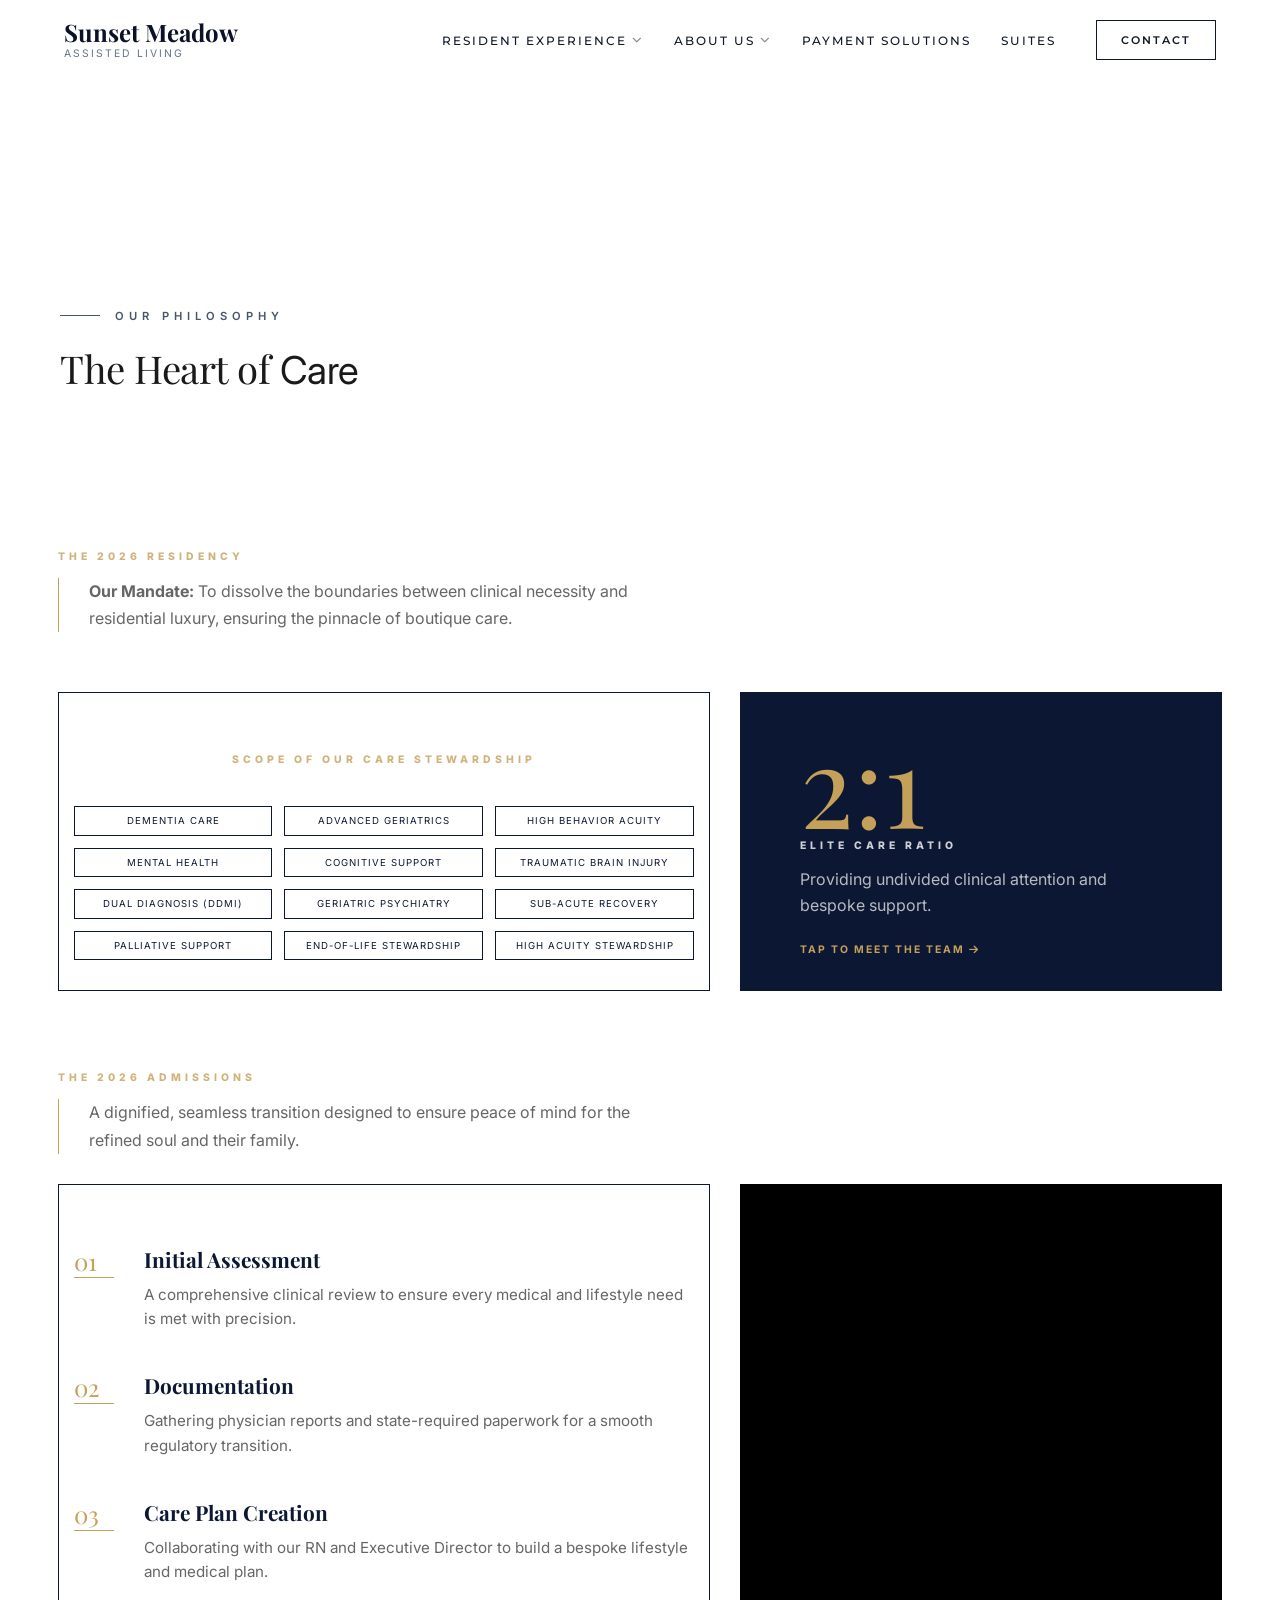
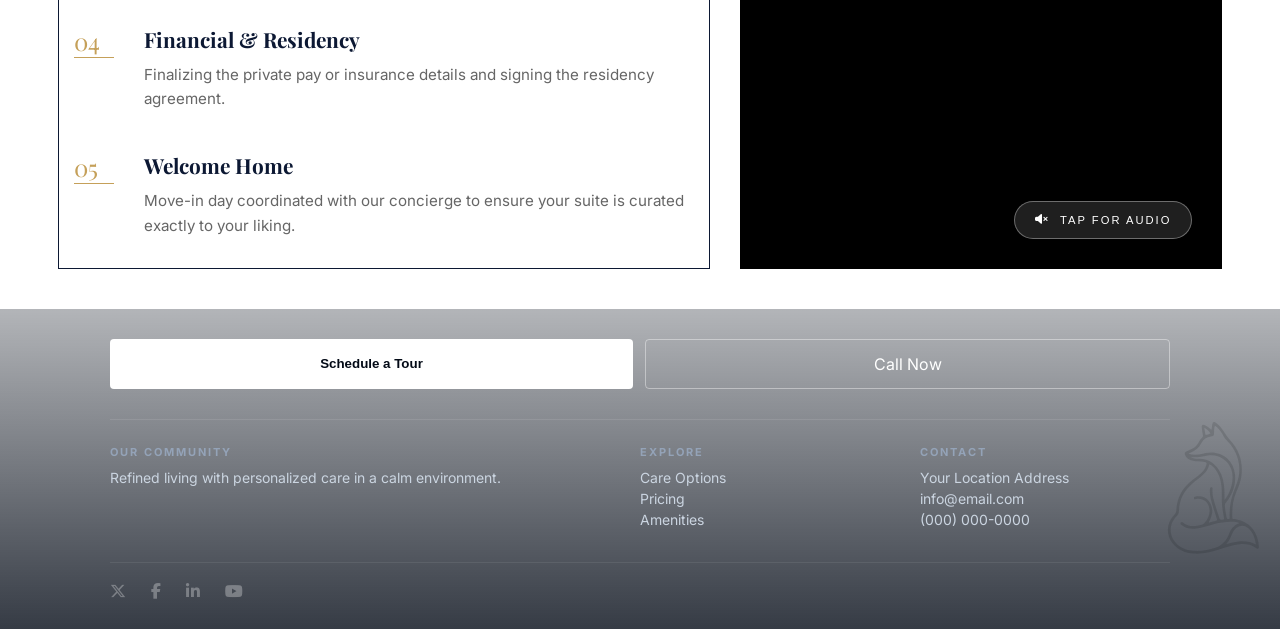
==== commit 11265220: "Update about.html" ====
--- a/about.html
+++ b/about.html
@@ -400,6 +400,24 @@
     padding: 60px 15px 30px 15px !important;
     box-sizing: border-box !important;
 }
+
+/* 1. Reduce the bottom gap of the previous layout block */
+.final-solid-state-layout { 
+    padding-bottom: 0 !important; /* Was 100px */
+}
+
+/* 2. Tighten the margin of the card grid above Admissions */
+.anchor-grid-v5 { 
+    margin-bottom: 40px !important; /* Was 100px */
+}
+
+/* 3. Specifically target the Admissions section header */
+#admissions .header-solid-header {
+    padding-top: 40px !important;    /* Was 100px */
+    padding-bottom: 30px !important; /* Was 60px */
+}
+
+    
 .luxe-card-navy-solid { background: var(--navy); color: #fff; padding: 60px; display: flex; align-items: center; }
 
 .expanded-dossier-grid { display: grid; grid-template-columns: repeat(3, 1fr); gap: 12px; margin-top: 40px; }
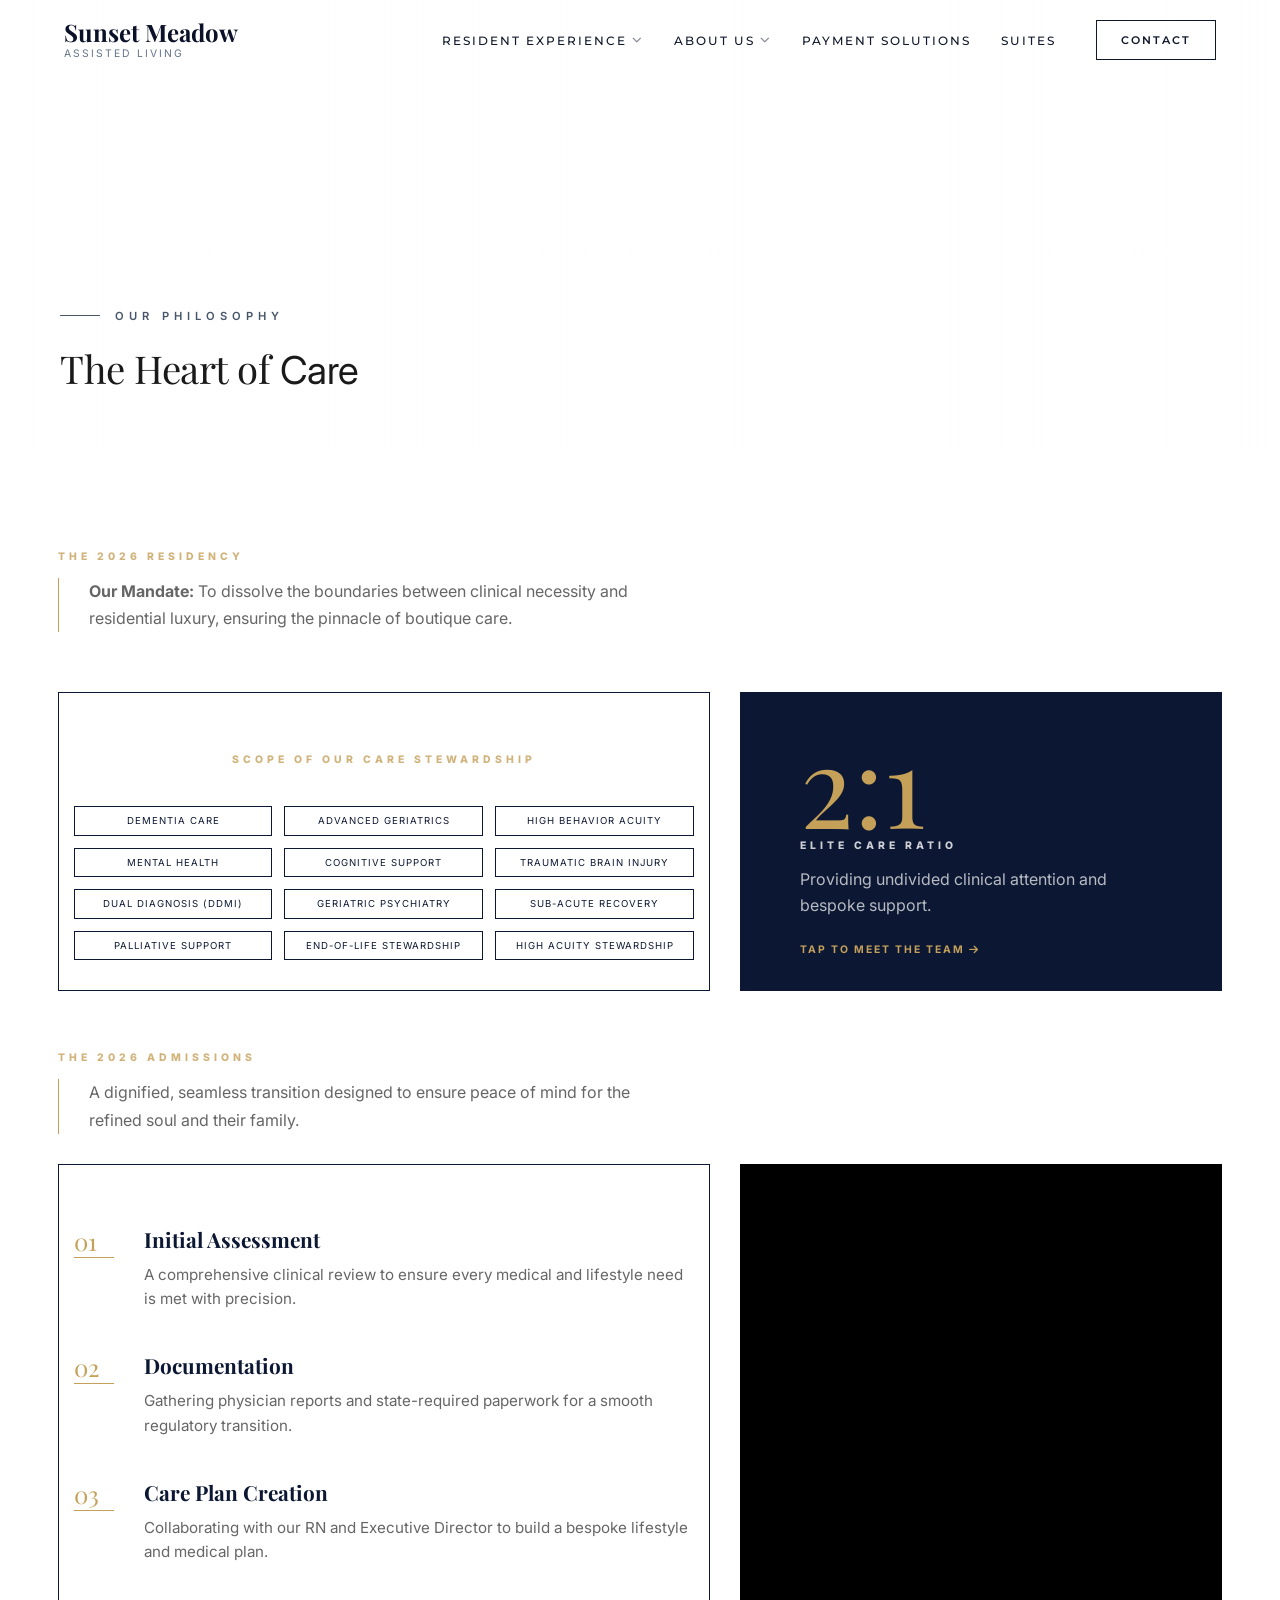
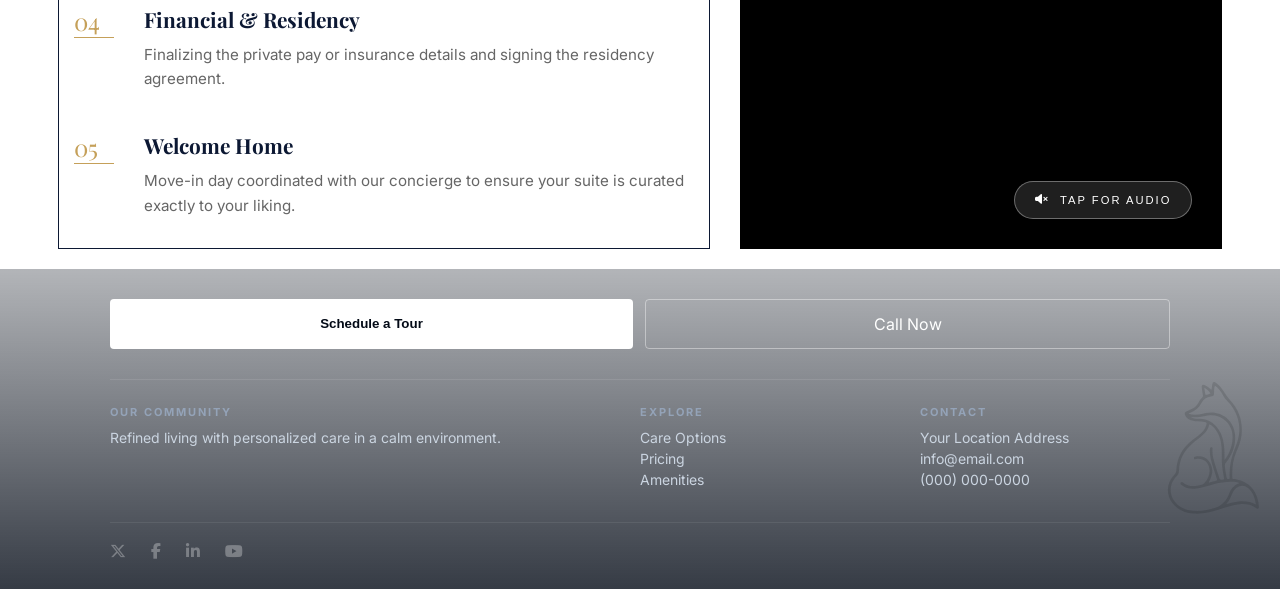
==== commit 2b62dfa5: "Update about.html" ====
--- a/about.html
+++ b/about.html
@@ -365,7 +365,7 @@
     width: 100%; 
     display: block;
     position: relative;
-    padding-bottom: 20px; /* Provides a solid base at the bottom */
+    padding-bottom: 0px; /* Provides a solid base at the bottom */
 }
 
 body { background-color: var(--page-bg-solid); margin: 0; font-family: 'Inter', sans-serif; color: #333; }
@@ -391,7 +391,7 @@
 
 /* --- SECTION 2: THE CARDS --- */
 .anchor-solid-cards { background-color: var(--page-bg-solid); }
-.anchor-grid-v5 { display: grid; grid-template-columns: 1.15fr 0.85fr; gap: 30px; margin-bottom: 100px; }
+.anchor-grid-v5 { display: grid; grid-template-columns: 1.15fr 0.85fr; gap: 30px; margin-bottom: 20px; }
 .luxe-card-white-solid {
     width: 100% !important;
     max-width: 100% !important;
@@ -401,15 +401,9 @@
     box-sizing: border-box !important;
 }
 
-/* 1. Reduce the bottom gap of the previous layout block */
-.final-solid-state-layout { 
-    padding-bottom: 0 !important; /* Was 100px */
-}
-
-/* 2. Tighten the margin of the card grid above Admissions */
-.anchor-grid-v5 { 
-    margin-bottom: 40px !important; /* Was 100px */
-}
+
+
+
 
 /* 3. Specifically target the Admissions section header */
 #admissions .header-solid-header {
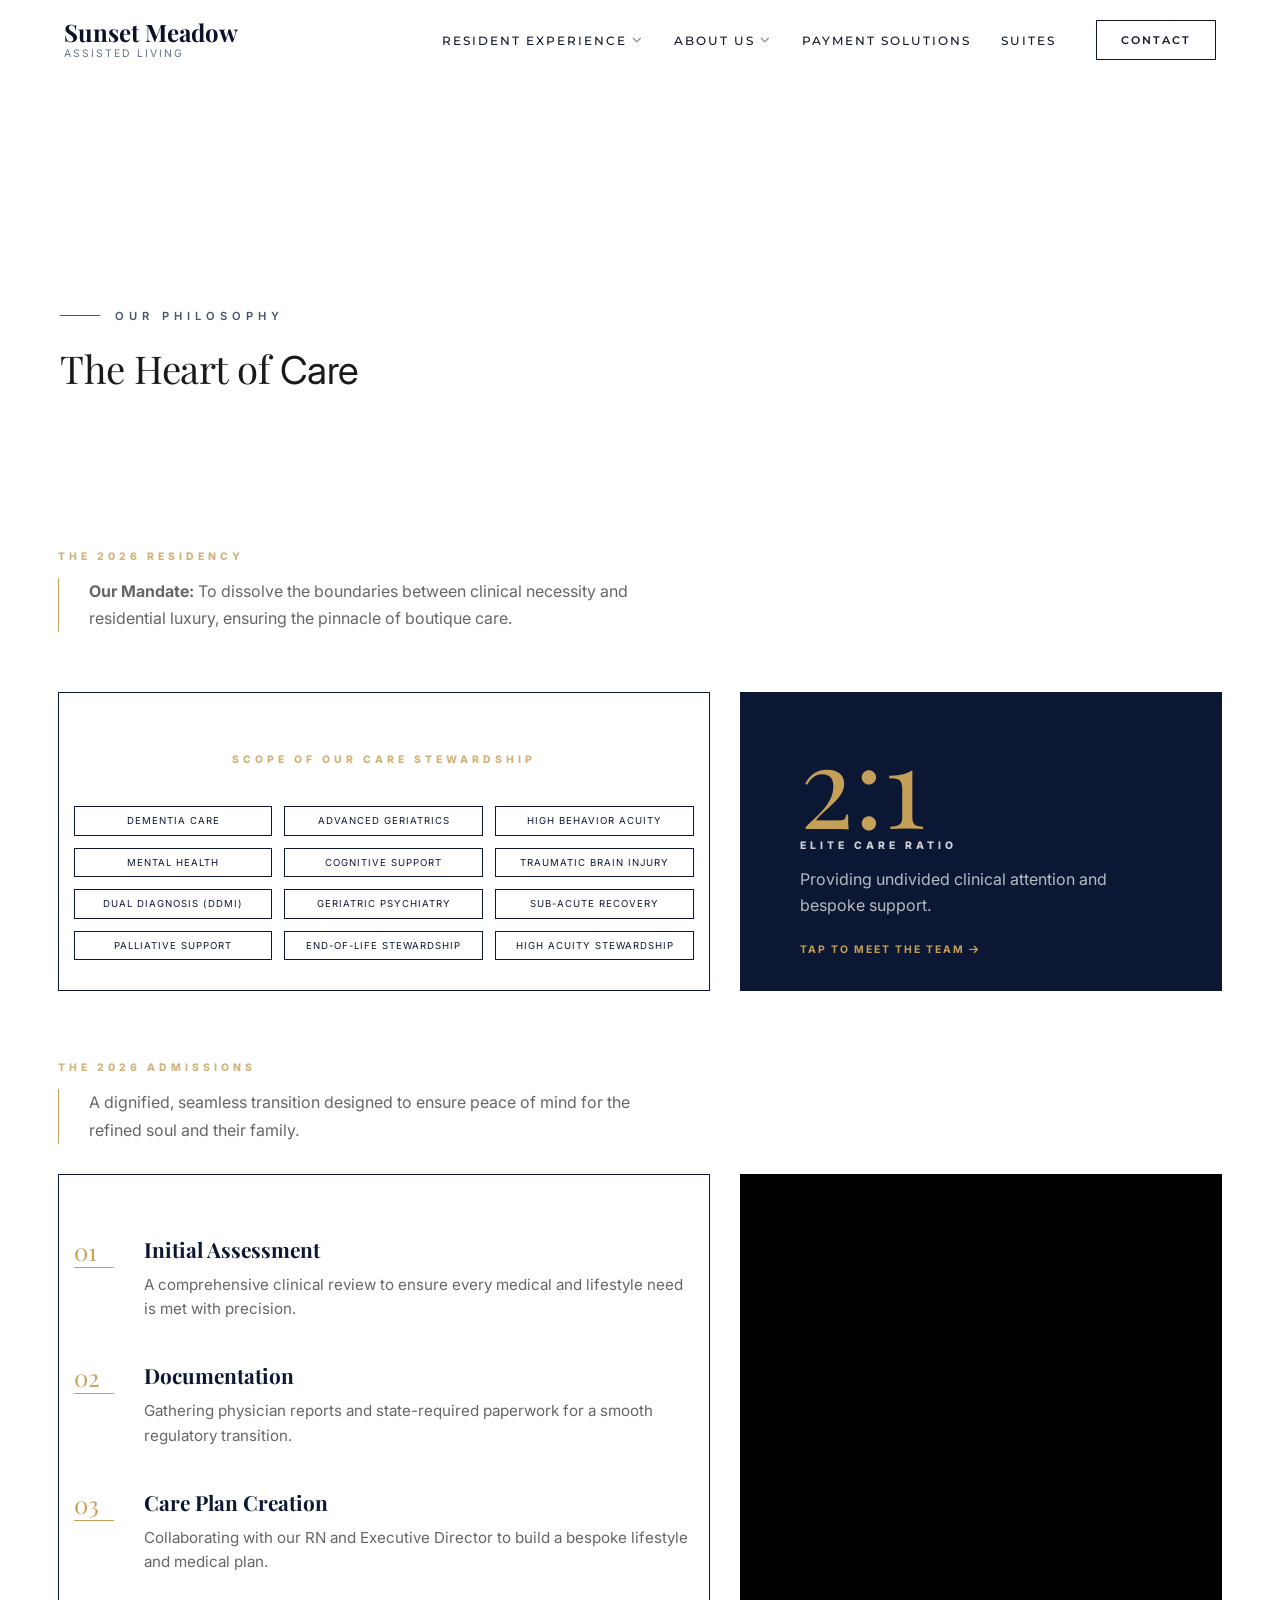
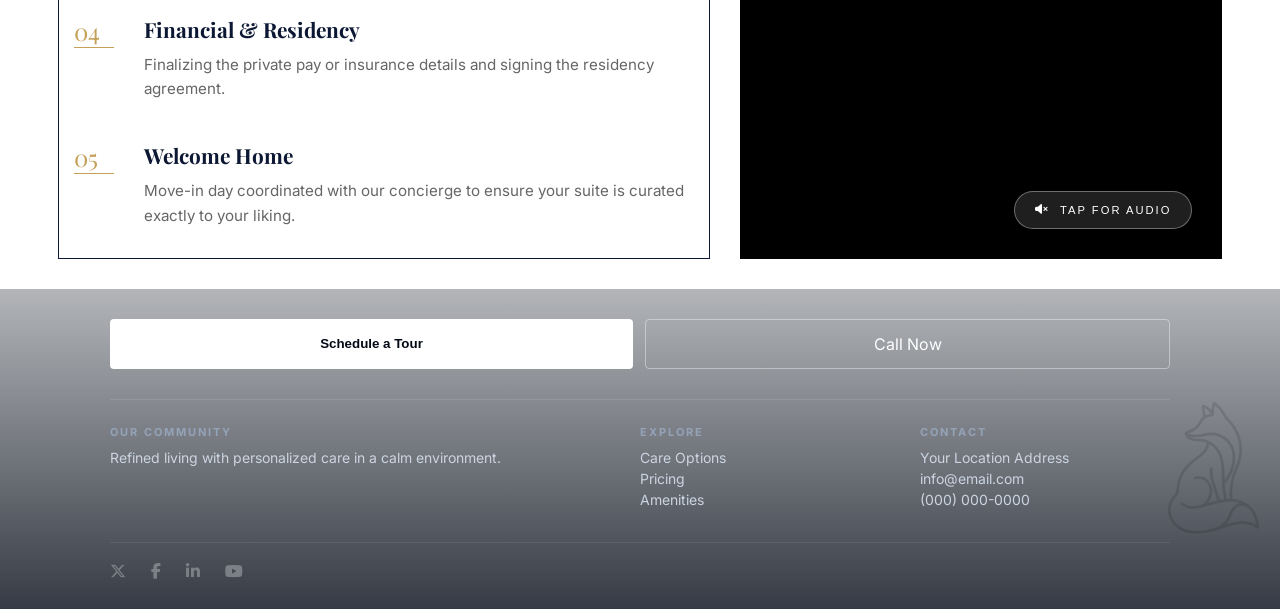
==== commit 11063589: "Update about.html" ====
--- a/about.html
+++ b/about.html
@@ -365,7 +365,7 @@
     width: 100%; 
     display: block;
     position: relative;
-    padding-bottom: 0px; /* Provides a solid base at the bottom */
+    padding-bottom: 10px; /* Provides a solid base at the bottom */
 }
 
 body { background-color: var(--page-bg-solid); margin: 0; font-family: 'Inter', sans-serif; color: #333; }
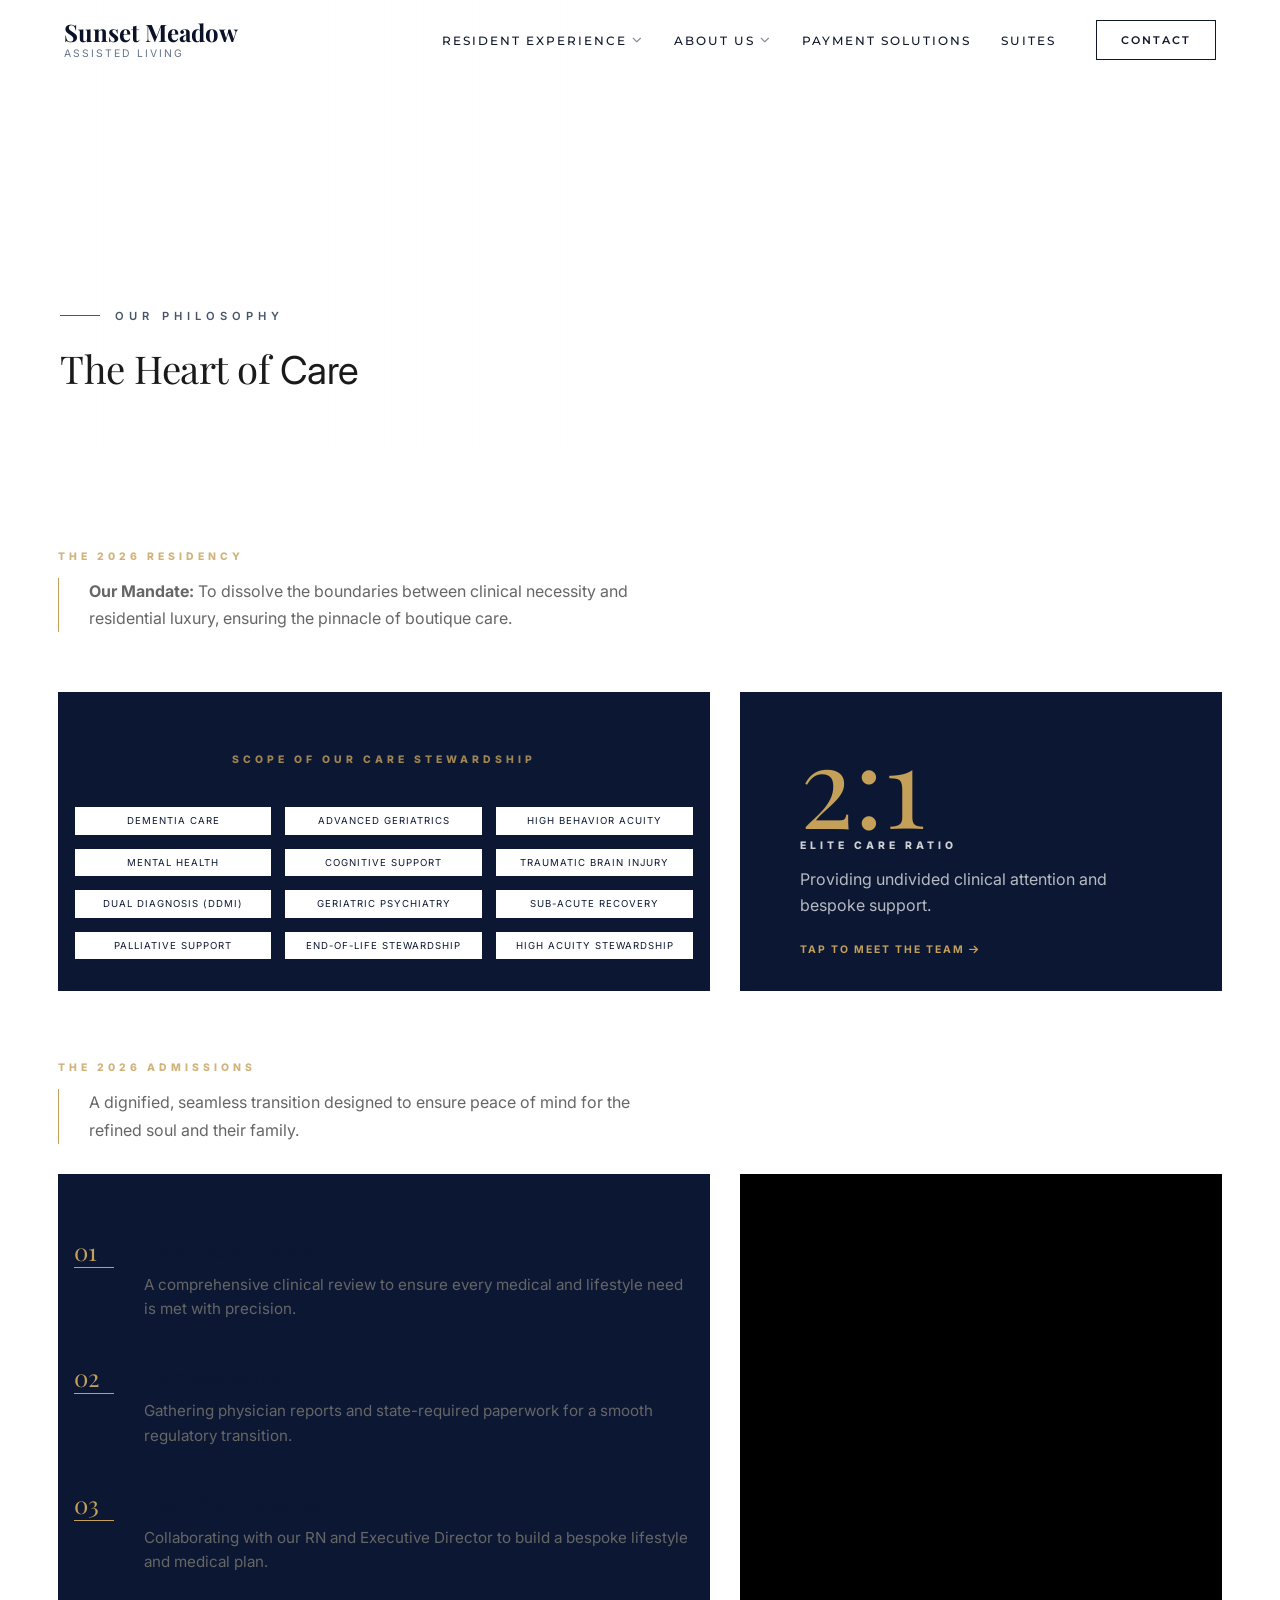
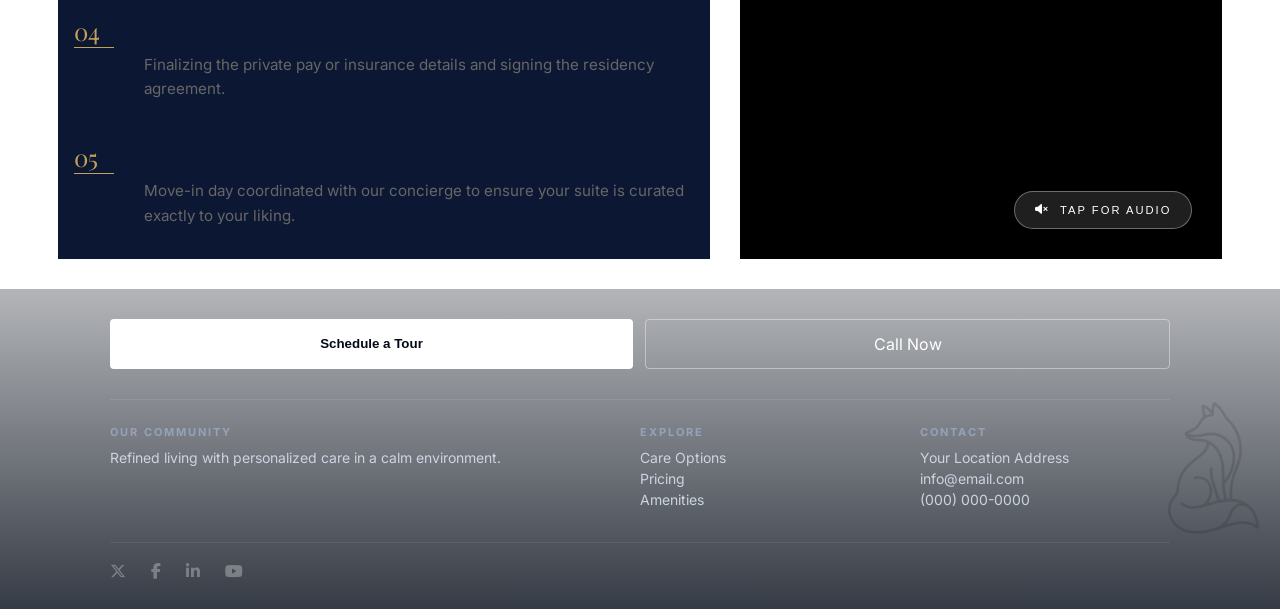
==== commit a88f1727: "Update about.html" ====
--- a/about.html
+++ b/about.html
@@ -272,6 +272,11 @@
         max-width: 100% !important;
         padding: 60px 15px 30px 15px !important;
         box-sizing: border-box !important;
+       
+    /* --- THE NAVY TRANSFORMATION --- */
+    background-color: var(--navy) !important; 
+  
+
     }
 
     /* 2. Expand the inner grid to take full width */
@@ -399,6 +404,7 @@
     border: 1px solid var(--navy) !important; 
     padding: 60px 15px 30px 15px !important;
     box-sizing: border-box !important;
+    background-color: var(--navy) !important;
 }
 
 
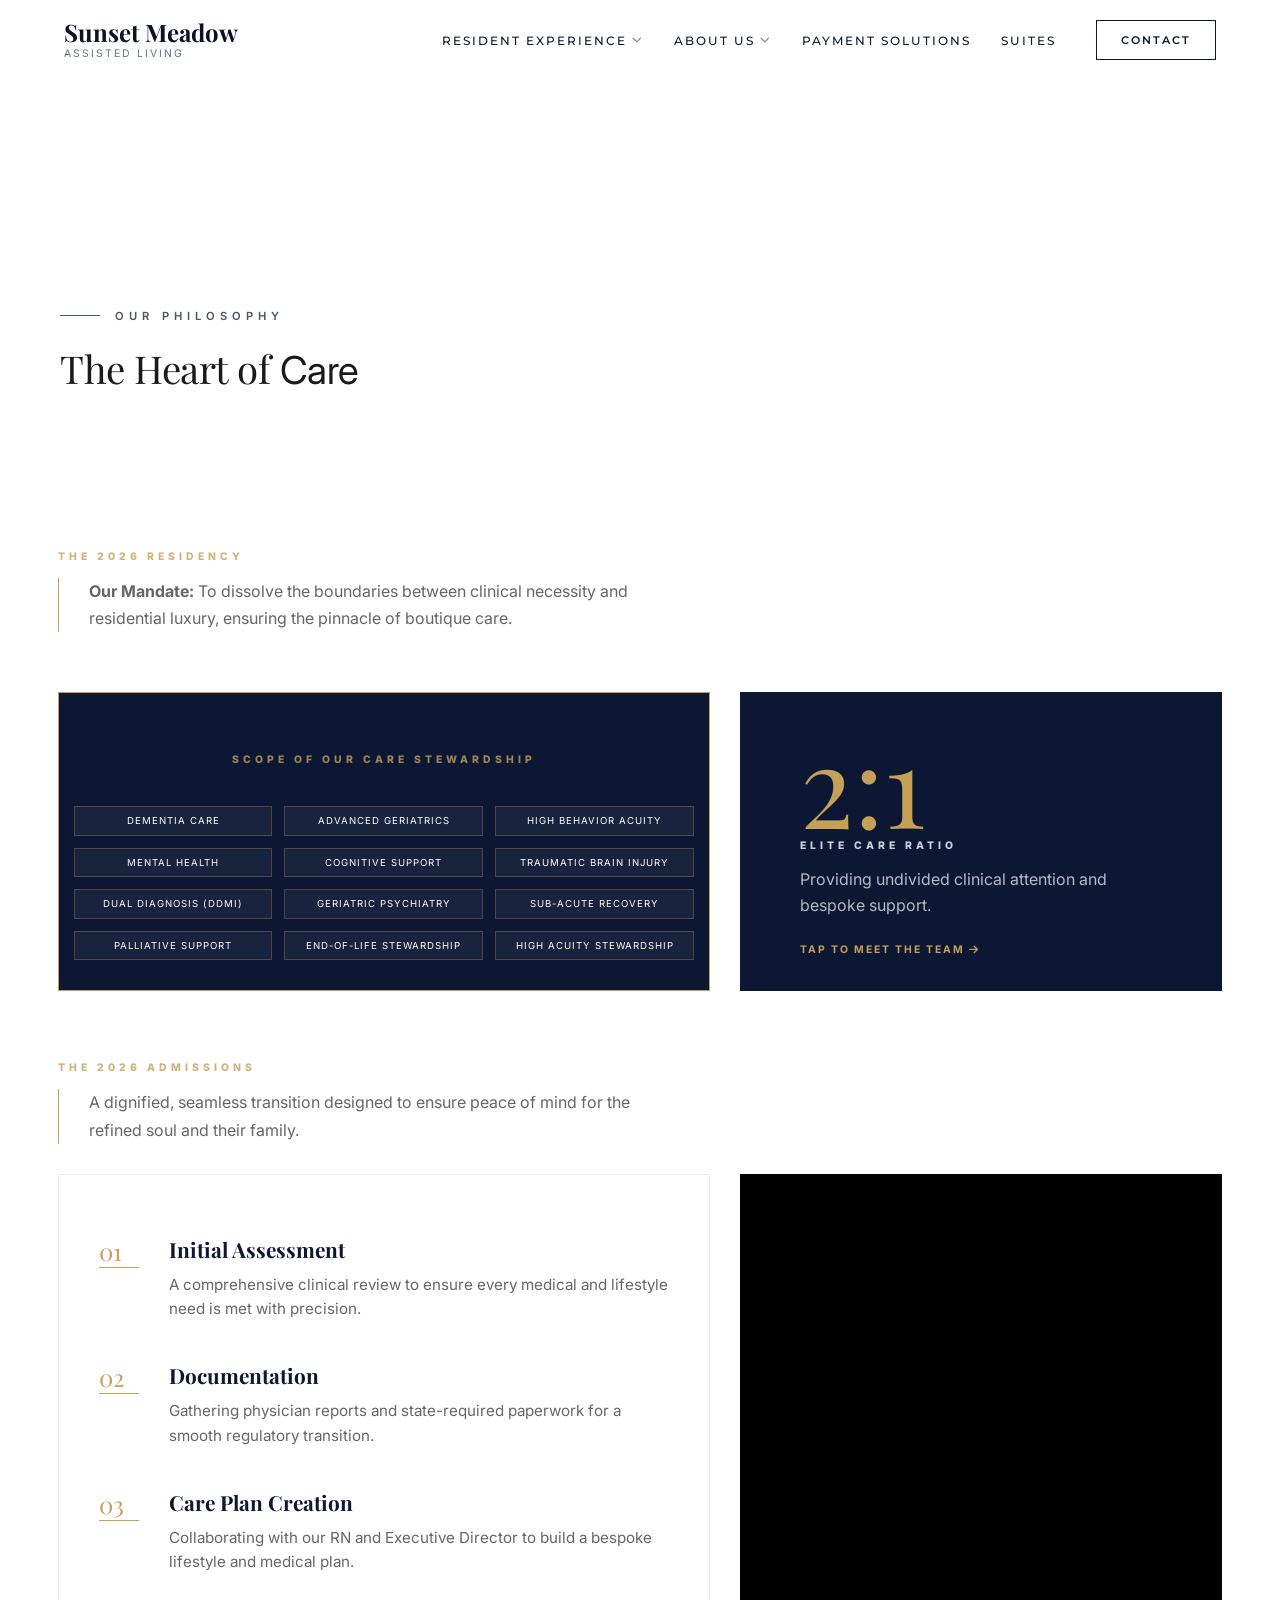
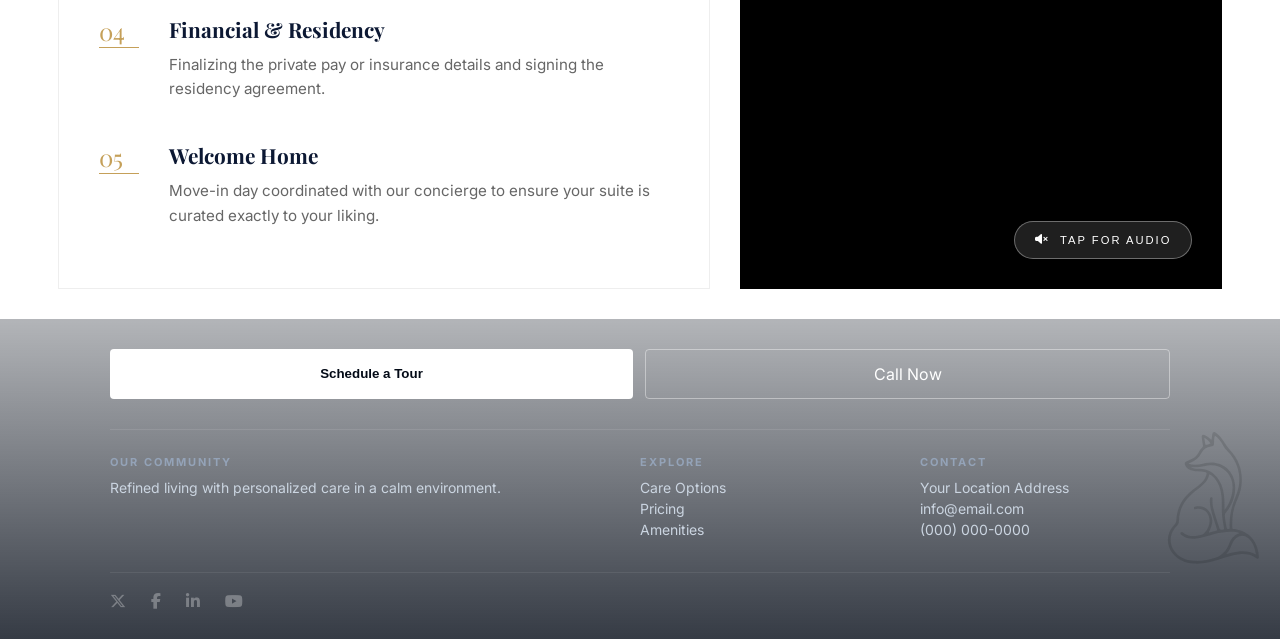
==== commit d1e80251: "Update about.html" ====
--- a/about.html
+++ b/about.html
@@ -107,7 +107,7 @@
     /* MOBILE ABOUT HERO - SYNCED TO PAYMENTt PAGE */
 @media (max-width: 768px) {
     .hero.hero-about {
-        height: 40vh !important; /* Matches your Pajyment lmobilvideobe height */
+        height: 40vh !important; /* Matches your Pajybment lmobilvideobe height */
         display: flex !important;
         flex-direction: column !important;
         justify-content: flex-end !important; /* Pulls evergything tho the bottom */
@@ -698,6 +698,36 @@
     font-weight: 700;
 }
 
+
+
+
+        /* 1. SCOPE OF CARE: Keep this Navy */
+.luxe-card-white-solid {
+    background-color: var(--navy) !important;
+    border: 1px solid var(--gold) !important;
+    padding: 60px 15px 30px 15px !important;
+}
+
+/* 2. ADMISSIONS STEPS: Force this back to White */
+.admissions-steps-container {
+    background-color: #ffffff !important; /* The fix */
+    border: 1px solid #eeeeee !important;  /* Subtle light border */
+    padding: 60px 40px !important;
+    width: 100% !important;
+    box-sizing: border-box !important;
+}
+
+/* 3. TAG FIX: Ensure tags inside the BLUE card look high-tech */
+.luxe-card-white-solid .luxe-tag-solid {
+    background-color: rgba(255, 255, 255, 0.05) !important;
+    border: 1px solid rgba(197, 160, 89, 0.3) !important;
+    color: #ffffff !important;
+}
+
+/* 4. ADMISSIONS TITLE FIX: Ensure text is dark for the white background */
+.admissions-steps-container h3 {
+    color: var(--navy) !important;
+}
 /* --- MOBILE LOCK-IN --- */
 @media (max-width: 768px) {
     .profile-toggle-container {
@@ -822,7 +852,7 @@
 
         <div class="anchor-grid-v5 admissions-mobile-wrapper">
             
-           <div class="luxe-card-white-solid admissions-steps-list">
+           <div class="admissions-steps-container admissions-steps-list">
     <div class="step-entry-v5" onclick="this.classList.toggle('active')">
         <span class="step-num">01</span>
         <div class="step-info">
